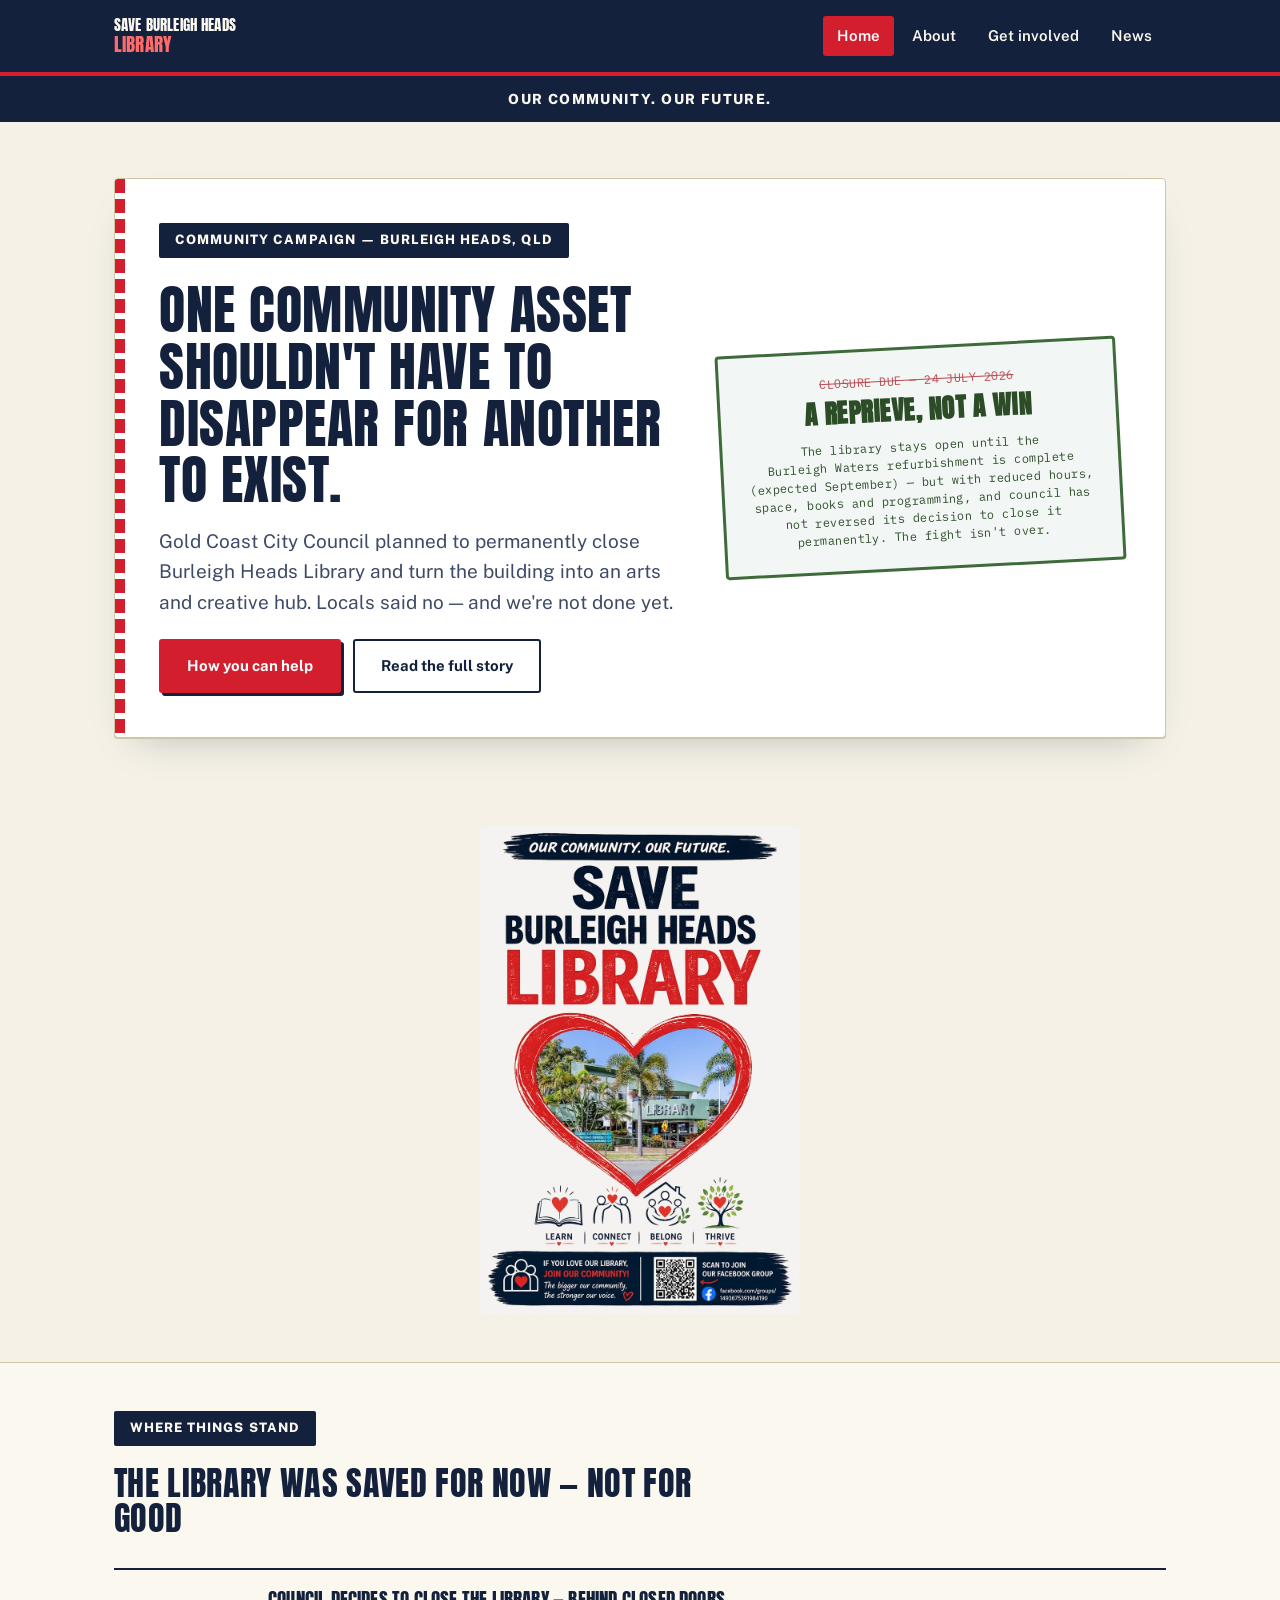
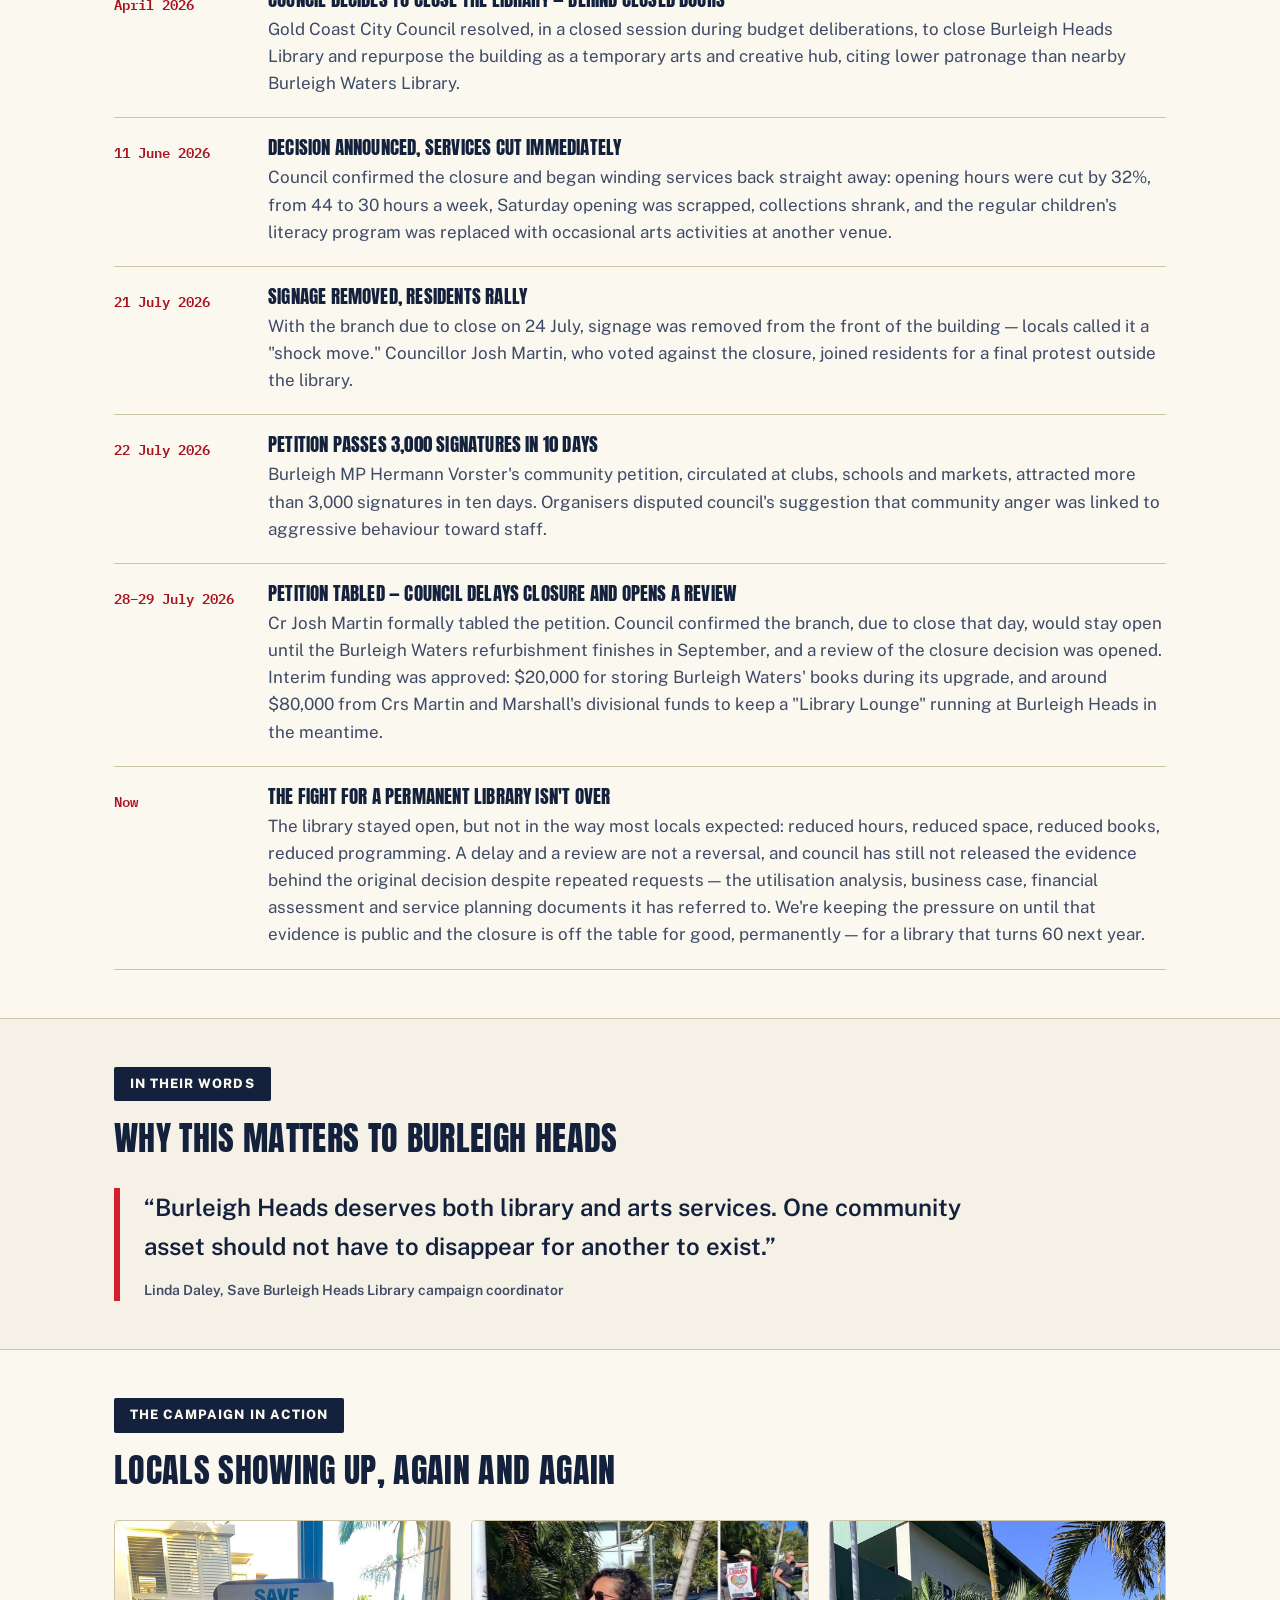
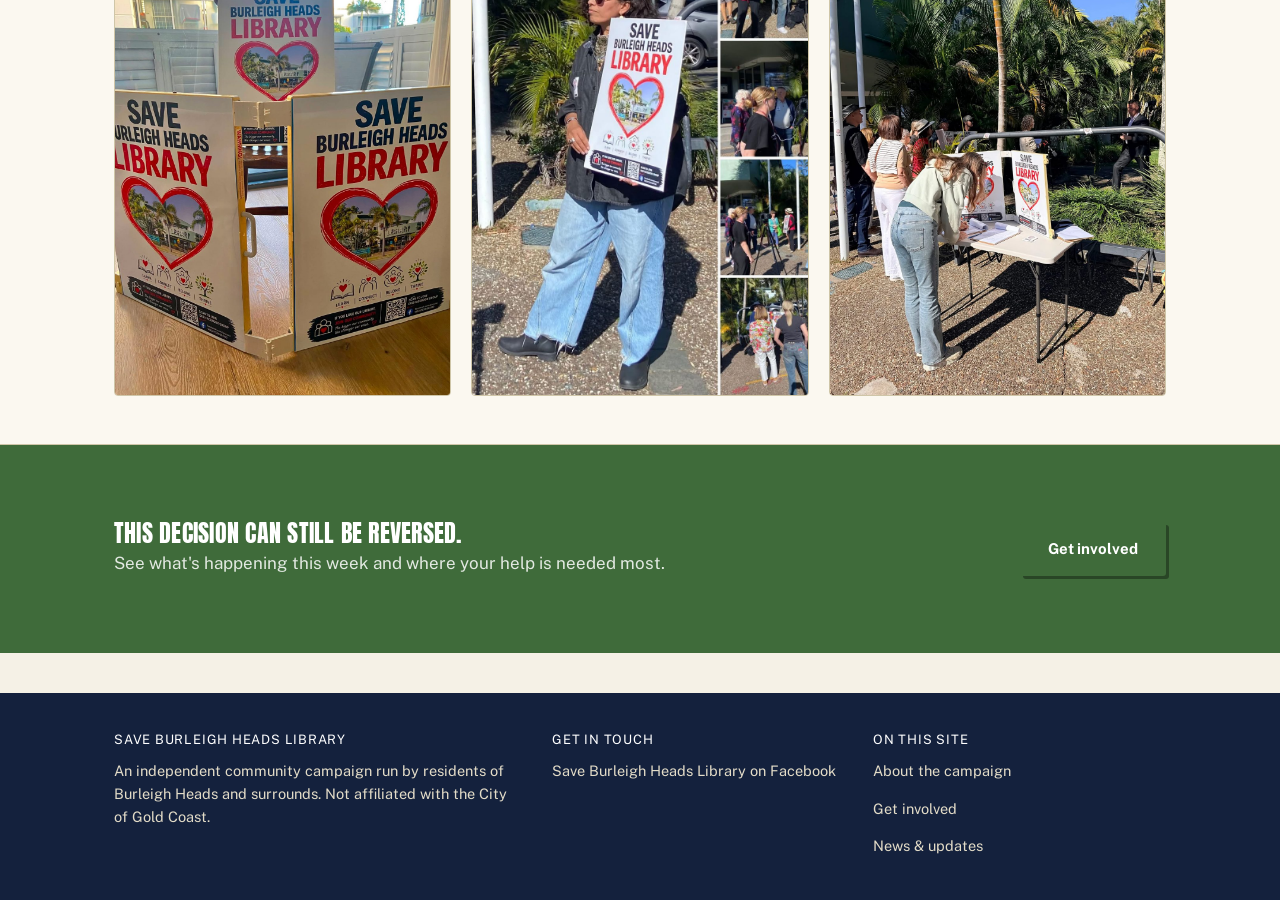
==== index.html @ 27c57aac "Add files via upload" ====
<!DOCTYPE html>
<html lang="en-AU">
<head>
<meta charset="UTF-8">
<meta name="viewport" content="width=device-width, initial-scale=1.0">
<title>Save Burleigh Heads Library</title>
<meta name="description" content="A community campaign to keep Burleigh Heads Library open, permanently and in full — not just until the next council decision.">
<link rel="stylesheet" href="style.css">
</head>
<body>

<header class="site-header">
  <div class="wrap">
    <a class="brand" href="index.html">
      <span class="brand-text">SAVE BURLEIGH HEADS<span class="lib">LIBRARY</span></span>
    </a>
    <button class="nav-toggle" aria-expanded="false">Menu ▾</button>
    <nav class="main-nav">
      <ul>
        <li><a href="index.html" class="current">Home</a></li>
        <li><a href="about.html">About</a></li>
        <li><a href="get-involved.html">Get involved</a></li>
        <li><a href="news.html">News</a></li>
      </ul>
    </nav>
  </div>
</header>

<main>

  <div class="ribbon">Our community. Our future.</div>

  <section class="hero">
    <div class="wrap">
      <div class="stamp-card">
        <div class="stamp-card-inner">
          <div>
            <p class="eyebrow">Community campaign — Burleigh Heads, QLD</p>
            <h1>One community asset shouldn't have to disappear for another to exist.</h1>
            <p class="lede">Gold Coast City Council planned to permanently close Burleigh Heads Library and turn the building into an arts and creative hub. Locals said no — and we're not done yet.</p>
            <div class="hero-ctas">
              <a class="btn btn-primary" href="get-involved.html">How you can help</a>
              <a class="btn btn-secondary" href="about.html">Read the full story</a>
            </div>
          </div>
          <div class="status-stamp">
            <div class="small struck">CLOSURE DUE — 24 JULY 2026</div>
            <div class="big">A reprieve, not a win</div>
            <div class="small">The library stays open until the Burleigh&nbsp;Waters refurbishment is complete (expected September) — but with reduced hours, space, books and programming, and council has not reversed its decision to close it permanently. The fight isn't over.</div>
          </div>
        </div>
      </div>
    </div>
  </section>

  <section>
    <div class="wrap">
      <figure class="photo" style="max-width: 320px; margin: 0 auto; border: none;">
        <img src="images/logo-full.jpg" alt="Save Burleigh Heads Library campaign poster" loading="lazy">
      </figure>
    </div>
  </section>

  <section class="alt">
    <div class="wrap">
      <div class="section-head">
        <p class="eyebrow">Where things stand</p>
        <h2>The library was saved for now — not for good</h2>
      </div>
      <div class="ledger">
        <div class="ledger-row">
          <div class="date">April 2026</div>
          <div>
            <h3>Council decides to close the library — behind closed doors</h3>
            <p>Gold Coast City Council resolved, in a closed session during budget deliberations, to close Burleigh Heads Library and repurpose the building as a temporary arts and creative hub, citing lower patronage than nearby Burleigh Waters Library.</p>
          </div>
        </div>
        <div class="ledger-row">
          <div class="date">11 June 2026</div>
          <div>
            <h3>Decision announced, services cut immediately</h3>
            <p>Council confirmed the closure and began winding services back straight away: opening hours were cut by 32%, from 44 to 30 hours a week, Saturday opening was scrapped, collections shrank, and the regular children's literacy program was replaced with occasional arts activities at another venue.</p>
          </div>
        </div>
        <div class="ledger-row">
          <div class="date">21 July 2026</div>
          <div>
            <h3>Signage removed, residents rally</h3>
            <p>With the branch due to close on 24 July, signage was removed from the front of the building — locals called it a "shock move." Councillor Josh Martin, who voted against the closure, joined residents for a final protest outside the library.</p>
          </div>
        </div>
        <div class="ledger-row">
          <div class="date">22 July 2026</div>
          <div>
            <h3>Petition passes 3,000 signatures in 10 days</h3>
            <p>Burleigh MP Hermann Vorster's community petition, circulated at clubs, schools and markets, attracted more than 3,000 signatures in ten days. Organisers disputed council's suggestion that community anger was linked to aggressive behaviour toward staff.</p>
          </div>
        </div>
        <div class="ledger-row">
          <div class="date">28–29 July 2026</div>
          <div>
            <h3>Petition tabled — council delays closure and opens a review</h3>
            <p>Cr Josh Martin formally tabled the petition. Council confirmed the branch, due to close that day, would stay open until the Burleigh Waters refurbishment finishes in September, and a review of the closure decision was opened. Interim funding was approved: $20,000 for storing Burleigh Waters' books during its upgrade, and around $80,000 from Crs Martin and Marshall's divisional funds to keep a "Library Lounge" running at Burleigh Heads in the meantime.</p>
          </div>
        </div>
        <div class="ledger-row">
          <div class="date">Now</div>
          <div>
            <h3>The fight for a permanent library isn't over</h3>
            <p>The library stayed open, but not in the way most locals expected: reduced hours, reduced space, reduced books, reduced programming. A delay and a review are not a reversal, and council has still not released the evidence behind the original decision despite repeated requests — the utilisation analysis, business case, financial assessment and service planning documents it has referred to. We're keeping the pressure on until that evidence is public and the closure is off the table for good, permanently — for a library that turns 60 next year.</p>
          </div>
        </div>
      </div>
    </div>
  </section>

  <section>
    <div class="wrap">
      <div class="section-head">
        <p class="eyebrow">In their words</p>
        <h2>Why this matters to Burleigh Heads</h2>
      </div>
      <blockquote class="quote">
        “Burleigh Heads deserves both library and arts services. One community asset should not have to disappear for another to exist.”
        <cite>Linda Daley, Save Burleigh Heads Library campaign coordinator</cite>
      </blockquote>
    </div>
  </section>

  <section class="alt">
    <div class="wrap">
      <div class="section-head">
        <p class="eyebrow">The campaign in action</p>
        <h2>Locals showing up, again and again</h2>
      </div>
      <div class="card-grid">
        <figure class="photo">
          <img src="images/aframe-signs.jpg" alt="Save Burleigh Heads Library A-frame signs outside the library" loading="lazy">
          <figcaption>Campaign signage outside Burleigh Heads Library</figcaption>
        </figure>
        <figure class="photo">
          <img src="images/canvasser-sign.jpg" alt="Campaign volunteer holding a Save Burleigh Heads Library sign" loading="lazy">
          <figcaption>A volunteer at a community rally</figcaption>
        </figure>
        <figure class="photo">
          <img src="images/petition-table.jpg" alt="Residents signing the petition at a table outside the library" loading="lazy">
          <figcaption>Signing the petition outside council chambers</figcaption>
        </figure>
      </div>
    </div>
  </section>

  <section class="callout-strip">
    <div class="wrap">
      <div>
        <h2>This decision can still be reversed.</h2>
        <p>See what's happening this week and where your help is needed most.</p>
      </div>
      <a class="btn btn-on-dark" href="get-involved.html">Get involved</a>
    </div>
  </section>

</main>

<footer>
  <div class="wrap">
    <div>
      <h4>Save Burleigh Heads Library</h4>
      <p>An independent community campaign run by residents of Burleigh Heads and surrounds. Not affiliated with the City of Gold Coast.</p>
    </div>
    <div>
      <h4>Get in touch</h4>
      <p><a href="https://www.facebook.com/share/g/1Whj6Vqjcn/">Save Burleigh Heads Library on Facebook</a></p>
    </div>
    <div>
      <h4>On this site</h4>
      <p><a href="about.html">About the campaign</a></p>
      <p><a href="get-involved.html">Get involved</a></p>
      <p><a href="news.html">News &amp; updates</a></p>
    </div>
  </div>
</footer>

<script src="script.js"></script>
</body>
</html>
---- style.css ----
/* ============================================================
   Save Burleigh Heads Library — shared styles
   ============================================================ */

@import url('https://fonts.googleapis.com/css2?family=Anton&family=Public+Sans:wght@400;500;600;700;800&family=IBM+Plex+Mono:wght@500;600&display=swap');

:root{
  --ink: #14213D;
  --ink-soft: #3E4A66;
  --paper: #F5F1E6;
  --paper-raised: #FBF8F0;
  --card: #FFFFFF;
  --coral: #D31E2E;
  --coral-dark: #A9121F;
  --teal: #3F6B3A;
  --teal-dark: #2C4C28;
  --sand: #E3DCC8;
  --sand-line: #CFC6A8;

  --display: 'Anton', 'Public Sans', sans-serif;
  --body: 'Public Sans', -apple-system, BlinkMacSystemFont, sans-serif;
  --mono: 'IBM Plex Mono', ui-monospace, monospace;

  --max: 1100px;
}

*{ box-sizing: border-box; }
html{ scroll-behavior: smooth; }

body{
  margin: 0;
  background: var(--paper);
  color: var(--ink);
  font-family: var(--body);
  font-size: 17px;
  line-height: 1.6;
  -webkit-font-smoothing: antialiased;
}

img{ max-width: 100%; display: block; }

a{ color: var(--coral-dark); }
a:focus-visible, button:focus-visible, .btn:focus-visible{
  outline: 3px solid var(--teal);
  outline-offset: 2px;
}

h1, h2, h3, h4{
  font-family: var(--display);
  font-weight: 400;
  text-transform: uppercase;
  letter-spacing: 0.01em;
  line-height: 1.05;
  margin: 0 0 0.5em;
  color: var(--ink);
}

p{ margin: 0 0 1em; }

.wrap{
  max-width: var(--max);
  margin: 0 auto;
  padding: 0 24px;
}

.eyebrow{
  display: inline-block;
  font-family: var(--body);
  font-size: 13px;
  font-weight: 800;
  letter-spacing: 0.08em;
  text-transform: uppercase;
  color: var(--paper-raised);
  background: var(--ink);
  padding: 7px 16px;
  border-radius: 2px;
}

/* ---------------- Header / nav ---------------- */

.site-header{
  background: var(--ink);
  color: var(--paper-raised);
  border-bottom: 4px solid var(--coral);
}

.site-header .wrap{
  display: flex;
  align-items: center;
  justify-content: space-between;
  padding-top: 16px;
  padding-bottom: 16px;
  gap: 16px;
}

.brand{
  display: flex;
  align-items: center;
  gap: 12px;
  text-decoration: none;
  color: inherit;
}

.brand-mark{
  width: 34px;
  height: 34px;
  flex-shrink: 0;
}

.brand-text{
  font-family: var(--display);
  font-weight: 400;
  text-transform: uppercase;
  font-size: 15px;
  line-height: 1.15;
  letter-spacing: 0.01em;
  color: var(--paper-raised);
}

.brand-text .lib{
  display: block;
  color: #FF6B6B;
  font-size: 19px;
}

nav.main-nav ul{
  list-style: none;
  display: flex;
  gap: 4px;
  margin: 0;
  padding: 0;
}

nav.main-nav a{
  display: inline-block;
  color: var(--paper-raised);
  text-decoration: none;
  font-weight: 600;
  font-size: 15px;
  padding: 8px 14px;
  border-radius: 3px;
  transition: background 0.15s ease;
}

nav.main-nav a:hover{ background: rgba(255,255,255,0.1); }
nav.main-nav a.current{ background: var(--coral); color: #fff; }

.nav-toggle{
  display: none;
  background: none;
  border: 2px solid var(--sand);
  color: var(--paper-raised);
  font-family: var(--mono);
  font-size: 13px;
  padding: 8px 12px;
  border-radius: 3px;
  cursor: pointer;
}

@media (max-width: 720px){
  .nav-toggle{ display: block; }
  nav.main-nav{
    display: none;
    width: 100%;
  }
  nav.main-nav.open{ display: block; }
  .site-header .wrap{ flex-wrap: wrap; }
  nav.main-nav ul{ flex-direction: column; padding: 12px 0 4px; }
  nav.main-nav a{ padding: 10px 8px; }
}

/* ---------------- Buttons ---------------- */

.btn{
  display: inline-block;
  font-family: var(--body);
  font-weight: 700;
  font-size: 15px;
  text-decoration: none;
  padding: 13px 26px;
  border-radius: 3px;
  border: 2px solid transparent;
  cursor: pointer;
  transition: transform 0.12s ease, box-shadow 0.12s ease;
}

.btn:hover{ transform: translateY(-1px); }

.btn-primary{
  background: var(--coral);
  color: #fff;
  box-shadow: 3px 3px 0 var(--ink);
}
.btn-primary:hover{ background: var(--coral-dark); }

.btn-secondary{
  background: transparent;
  color: var(--ink);
  border-color: var(--ink);
}
.btn-secondary:hover{ background: var(--ink); color: var(--paper); }

.btn-on-dark{
  background: var(--teal);
  color: #fff;
  box-shadow: 3px 3px 0 rgba(0,0,0,0.35);
}
.btn-on-dark:hover{ background: #3a8172; }

/* ---------------- Hero / stamp card ---------------- */

.hero{
  padding: 56px 0 40px;
}

.stamp-card{
  background: var(--card);
  border: 1px solid var(--sand-line);
  border-radius: 4px;
  box-shadow: 0 1px 0 var(--sand-line), 0 18px 40px -24px rgba(28,43,57,0.35);
  padding: 44px;
  position: relative;
  overflow: hidden;
}

.stamp-card::before{
  content: "";
  position: absolute;
  left: 0; top: 0; bottom: 0;
  width: 10px;
  background: repeating-linear-gradient(
    180deg, var(--coral) 0 14px, transparent 14px 20px
  );
}

.stamp-card-inner{
  display: grid;
  grid-template-columns: 1.3fr 1fr;
  gap: 40px;
  align-items: center;
}

@media (max-width: 800px){
  .stamp-card-inner{ grid-template-columns: 1fr; }
  .stamp-card{ padding: 30px 24px; }
}

.hero h1{
  font-size: clamp(34px, 5vw, 54px);
  margin: 10px 0 18px;
}

.hero .lede{
  font-size: 19px;
  color: var(--ink-soft);
  max-width: 46ch;
}

.hero-ctas{
  display: flex;
  gap: 12px;
  flex-wrap: wrap;
  margin-top: 22px;
}

.status-stamp{
  border: 3px solid var(--teal);
  color: var(--teal-dark);
  border-radius: 4px;
  padding: 22px;
  transform: rotate(-3deg);
  font-family: var(--mono);
  text-align: center;
  background: rgba(46,107,94,0.06);
}

.status-stamp .big{
  font-family: var(--display);
  font-weight: 700;
  font-size: 26px;
  color: var(--teal-dark);
  text-transform: uppercase;
  letter-spacing: 0.02em;
  margin-bottom: 6px;
}

.status-stamp .small{
  font-size: 12px;
  letter-spacing: 0.04em;
  line-height: 1.5;
}

.status-stamp .struck{
  text-decoration: line-through;
  color: var(--coral-dark);
  opacity: 0.75;
}

/* ---------------- Sections ---------------- */

section{ padding: 48px 0; }

section.alt{
  background: var(--paper-raised);
  border-top: 1px solid var(--sand-line);
  border-bottom: 1px solid var(--sand-line);
}

.section-head{
  max-width: 62ch;
  margin-bottom: 32px;
}

.section-head h2{ font-size: clamp(26px, 3.4vw, 34px); margin-top: 6px; }

/* ---------------- Timeline (catalogue ledger) ---------------- */

.ledger{
  border-top: 2px solid var(--ink);
}

.ledger-row{
  display: grid;
  grid-template-columns: 130px 1fr;
  gap: 24px;
  padding: 20px 0;
  border-bottom: 1px solid var(--sand-line);
}

.ledger-row .date{
  font-family: var(--mono);
  font-weight: 600;
  font-size: 13.5px;
  color: var(--coral-dark);
  padding-top: 3px;
}

.ledger-row h3{
  font-size: 19px;
  margin-bottom: 6px;
}

.ledger-row p{ margin-bottom: 0; color: var(--ink-soft); }

@media (max-width: 600px){
  .ledger-row{ grid-template-columns: 1fr; gap: 4px; }
}

/* ---------------- Cards grid ---------------- */

.card-grid{
  display: grid;
  grid-template-columns: repeat(auto-fit, minmax(240px, 1fr));
  gap: 20px;
}

.card{
  background: var(--card);
  border: 1px solid var(--sand-line);
  border-radius: 4px;
  padding: 26px;
}

.card .tab{
  display: inline-block;
  font-family: var(--mono);
  font-size: 11px;
  letter-spacing: 0.06em;
  text-transform: uppercase;
  background: var(--sand);
  color: var(--ink);
  padding: 3px 9px;
  border-radius: 2px;
  margin-bottom: 12px;
}

.card h3{ font-size: 19px; }
.card p{ color: var(--ink-soft); font-size: 15.5px; }

/* ---------------- Action cards (Get Involved) ---------------- */

.action-card{
  background: var(--card);
  border: 1px solid var(--sand-line);
  border-left: 6px solid var(--teal);
  border-radius: 4px;
  padding: 28px;
  margin-bottom: 20px;
}

.action-card h3{ font-size: 21px; margin-bottom: 8px; }
.action-card p{ color: var(--ink-soft); }
.action-card .num{
  font-family: var(--mono);
  color: var(--teal-dark);
  font-weight: 600;
  font-size: 13px;
  margin-bottom: 8px;
  display: block;
}

/* ---------------- Photo placeholders ---------------- */

.photo-slot{
  background: repeating-linear-gradient(
    45deg, var(--sand) 0 10px, var(--paper-raised) 10px 20px
  );
  border: 1px dashed var(--sand-line);
  border-radius: 4px;
  display: flex;
  align-items: center;
  justify-content: center;
  color: var(--ink-soft);
  font-family: var(--mono);
  font-size: 12.5px;
  text-align: center;
  padding: 20px;
  min-height: 200px;
}

.photo{
  border-radius: 4px;
  border: 1px solid var(--sand-line);
  overflow: hidden;
}
.photo img{
  width: 100%;
  height: 100%;
  object-fit: cover;
  display: block;
}
figure.photo{ margin: 0; }
figure.photo figcaption{
  font-family: var(--mono);
  font-size: 12px;
  color: var(--ink-soft);
  padding: 8px 2px 0;
}

/* ---------------- Quote ---------------- */

.quote{
  font-family: var(--body);
  font-weight: 600;
  font-style: normal;
  font-size: clamp(19px, 2.4vw, 24px);
  color: var(--ink);
  max-width: 60ch;
  border-left: 6px solid var(--coral);
  padding-left: 24px;
  margin: 0;
}
.quote cite{
  display: block;
  font-family: var(--body);
  font-style: normal;
  font-weight: 600;
  font-size: 14px;
  color: var(--ink-soft);
  margin-top: 14px;
}

/* ---------------- News list ---------------- */

.news-item{
  border-bottom: 1px solid var(--sand-line);
  padding: 26px 0;
}
.news-item:first-child{ padding-top: 0; }
.news-item .date{
  font-family: var(--mono);
  font-size: 12.5px;
  color: var(--coral-dark);
  font-weight: 600;
  letter-spacing: 0.04em;
}
.news-item h3{ font-size: 21px; margin: 6px 0 8px; }
.news-item p{ color: var(--ink-soft); }
.news-item a{ font-weight: 600; text-decoration: none; }
.news-item a:hover{ text-decoration: underline; }

/* ---------------- Footer ---------------- */

footer{
  background: var(--ink);
  color: var(--sand);
  padding: 40px 0 28px;
  margin-top: 40px;
}

footer .wrap{
  display: grid;
  grid-template-columns: 1.4fr 1fr 1fr;
  gap: 28px;
}

@media (max-width: 700px){
  footer .wrap{ grid-template-columns: 1fr; }
}

footer h4{
  color: #fff;
  font-family: var(--body);
  font-size: 13px;
  letter-spacing: 0.06em;
  text-transform: uppercase;
  margin-bottom: 12px;
}

footer p, footer a{
  color: var(--sand);
  font-size: 14.5px;
}
footer a{ text-decoration: none; }
footer a:hover{ text-decoration: underline; }

footer .fine{
  margin-top: 28px;
  padding-top: 20px;
  border-top: 1px solid rgba(255,255,255,0.12);
  font-size: 12.5px;
  color: #A8A08A;
}

.callout-strip{
  background: var(--teal);
  color: #fff;
}
.callout-strip .wrap{
  display: flex;
  align-items: center;
  justify-content: space-between;
  flex-wrap: wrap;
  gap: 16px;
  padding: 28px 24px;
}
.callout-strip h2{ color: #fff; font-size: 24px; margin: 0; }
.callout-strip p{ margin: 4px 0 0; color: rgba(255,255,255,0.85); }

/* ---------------- Heart photo device (poster motif) ---------------- */

.heart-photo{
  width: 100%;
  max-width: 320px;
  margin: 0 auto;
  aspect-ratio: 1 / 1.05;
  clip-path: path('M160,318 C160,318 20,235 20,132 C20,72 62,32 112,32 C138,32 156,46 160,66 C164,46 182,32 208,32 C258,32 300,72 300,132 C300,235 160,318 160,318 Z');
  position: relative;
  background: var(--coral);
}
.heart-photo img{
  position: absolute;
  inset: 6px;
  width: calc(100% - 12px);
  height: calc(100% - 12px);
  object-fit: cover;
  clip-path: path('M160,318 C160,318 20,235 20,132 C20,72 62,32 112,32 C138,32 156,46 160,66 C164,46 182,32 208,32 C258,32 300,72 300,132 C300,235 160,318 160,318 Z');
}

/* ---------------- Value strip: Learn / Connect / Belong / Thrive ---------------- */

.value-strip{
  display: grid;
  grid-template-columns: repeat(4, 1fr);
  gap: 18px;
  text-align: center;
}

@media (max-width: 640px){
  .value-strip{ grid-template-columns: repeat(2, 1fr); gap: 24px 16px; }
}

.value-strip .value{
  display: flex;
  flex-direction: column;
  align-items: center;
  gap: 10px;
}

.value-strip svg{ width: 40px; height: 40px; }

.value-strip .label{
  font-family: var(--body);
  font-weight: 700;
  font-size: 13px;
  letter-spacing: 0.06em;
  text-transform: uppercase;
  color: var(--ink);
}

/* ---------------- Ribbon banner (poster-style dark strip) ---------------- */

.ribbon{
  background: var(--ink);
  color: var(--paper-raised);
  text-align: center;
  font-family: var(--body);
  font-weight: 800;
  font-size: 14px;
  letter-spacing: 0.1em;
  text-transform: uppercase;
  padding: 12px;
}

@media (prefers-reduced-motion: reduce){
  html{ scroll-behavior: auto; }
  .btn:hover{ transform: none; }
}
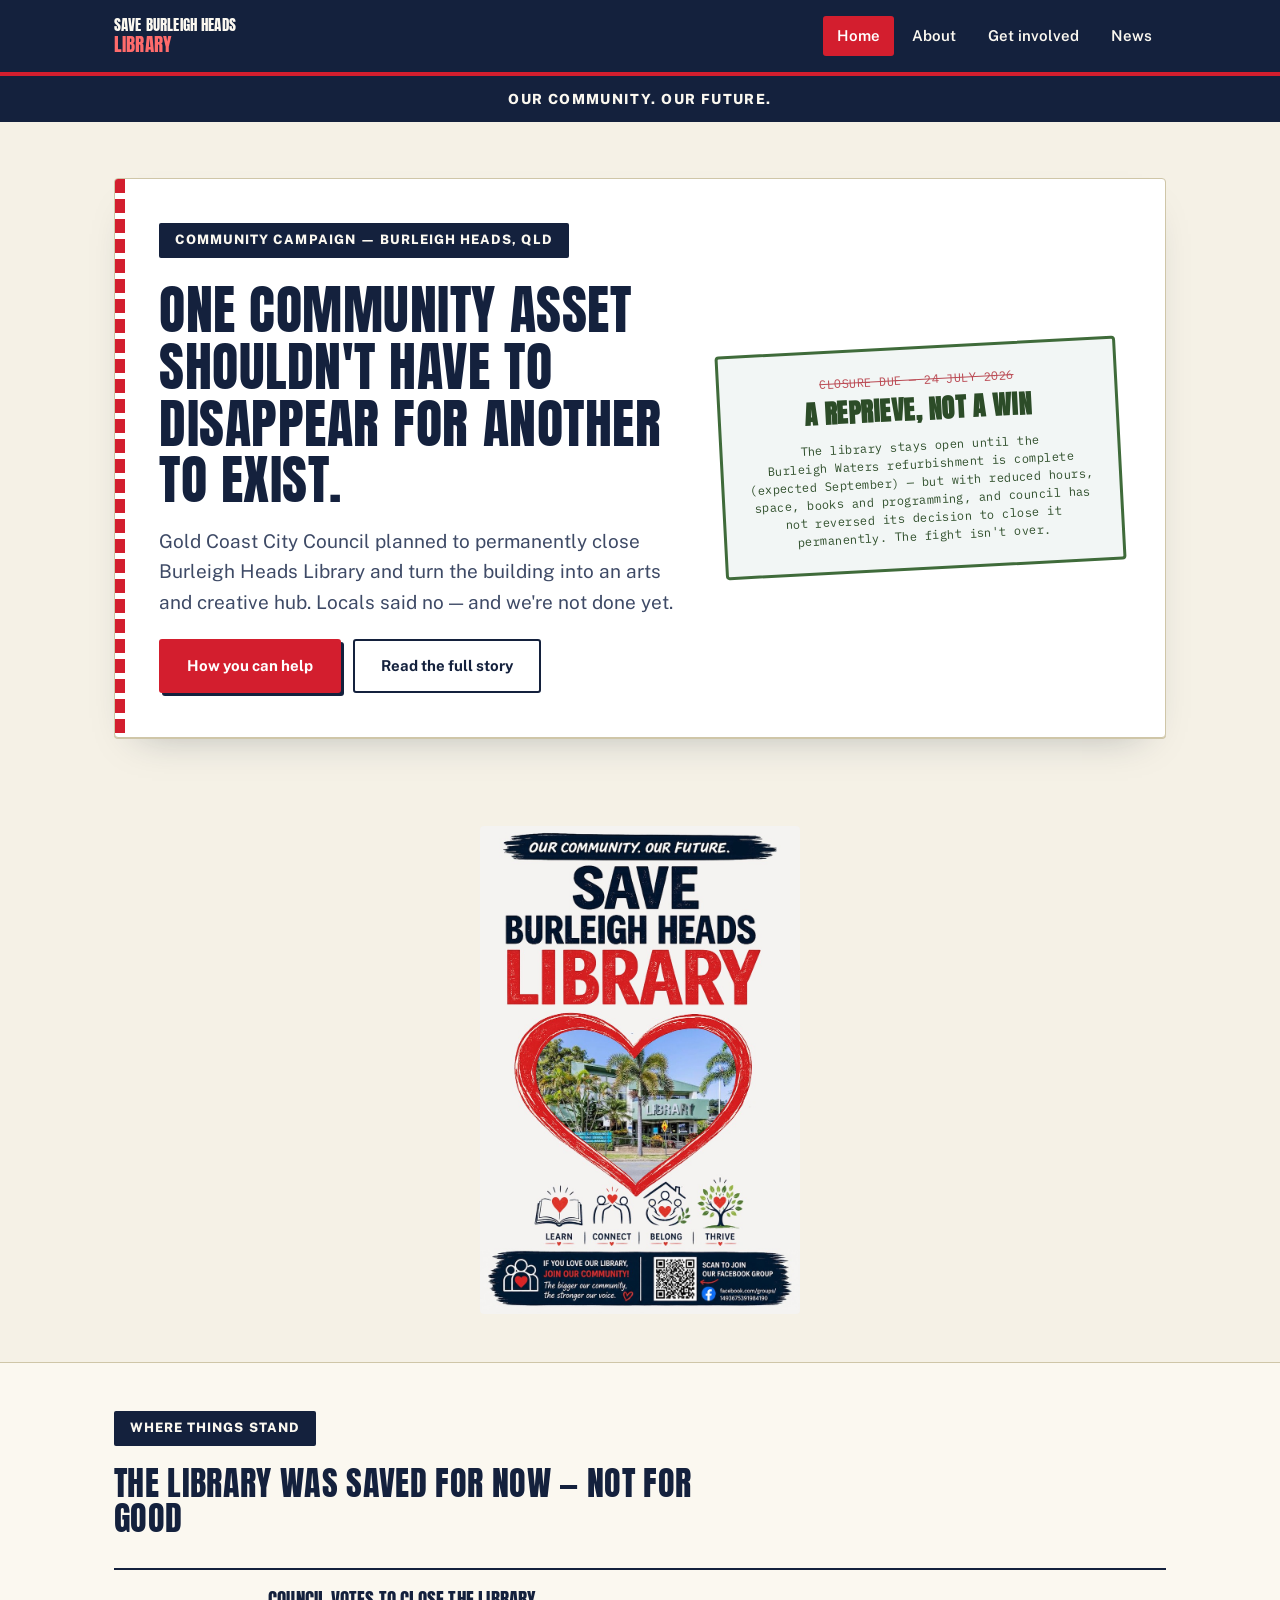
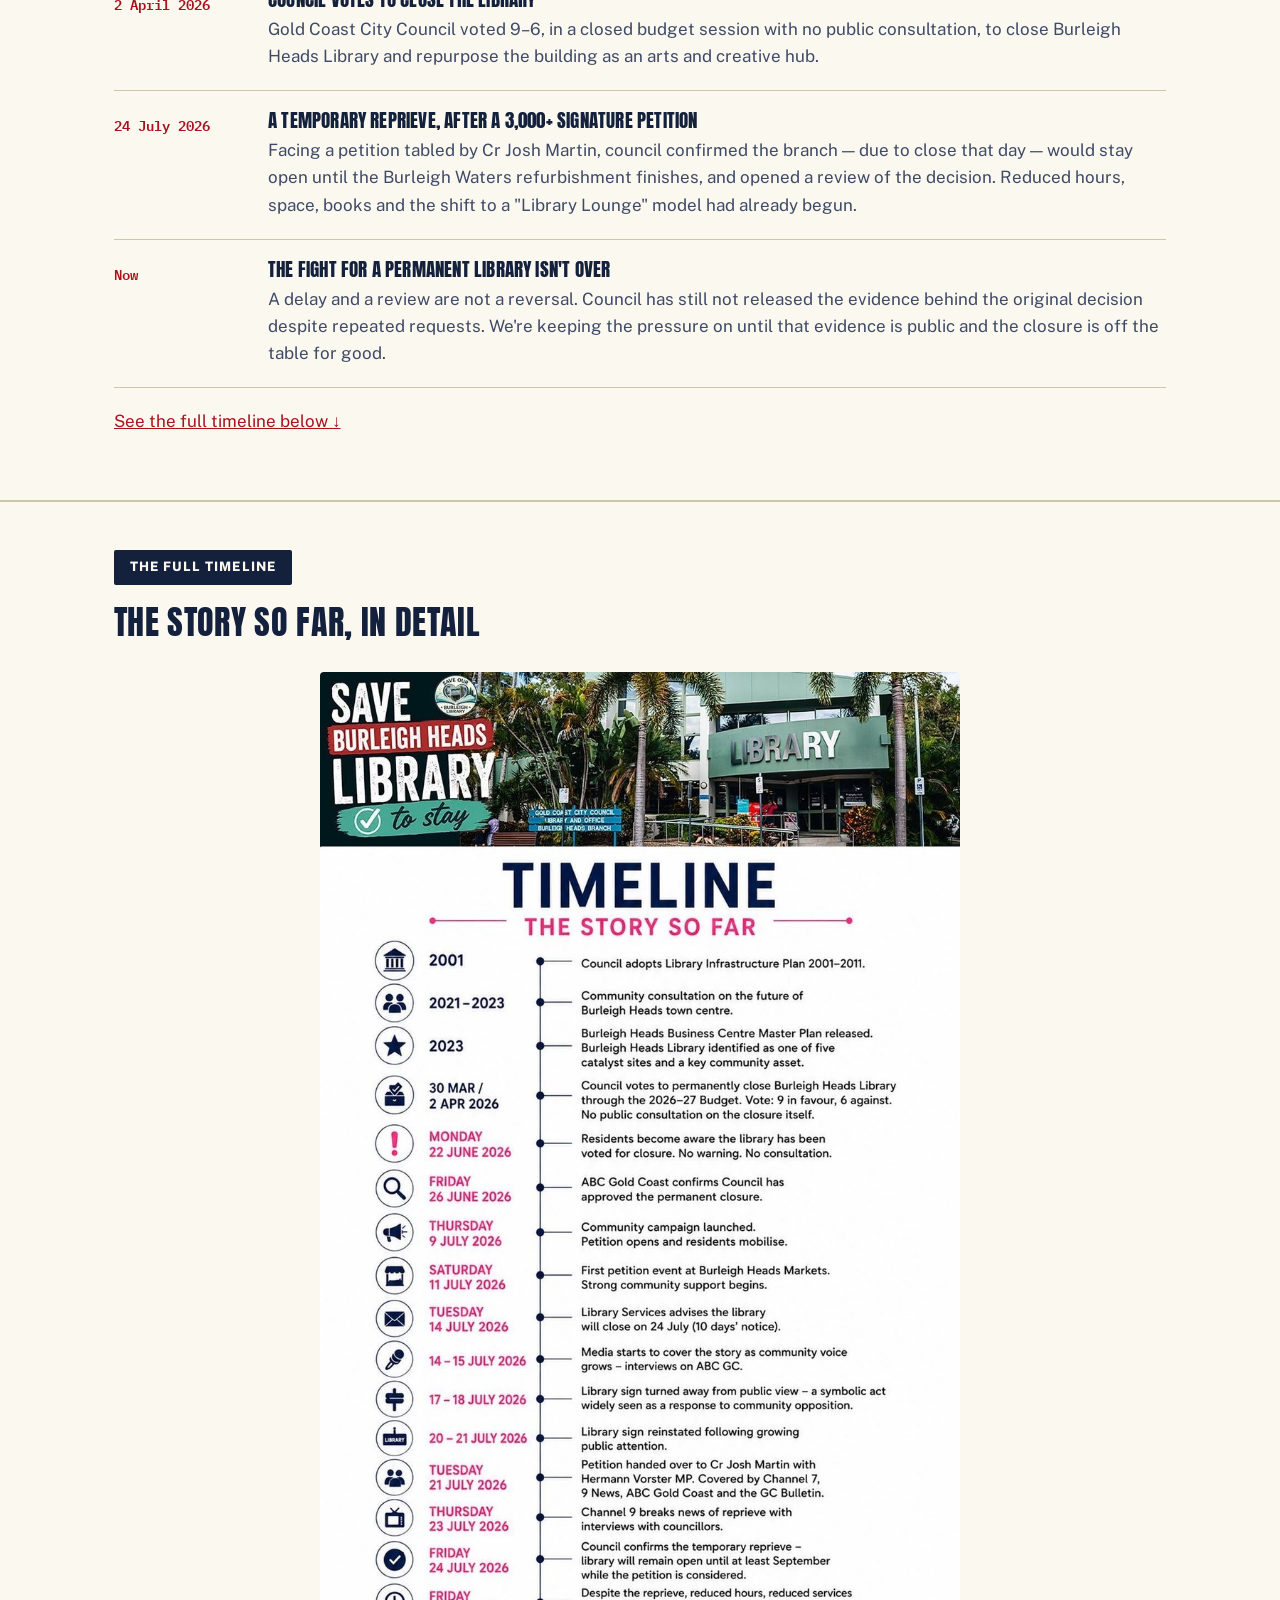
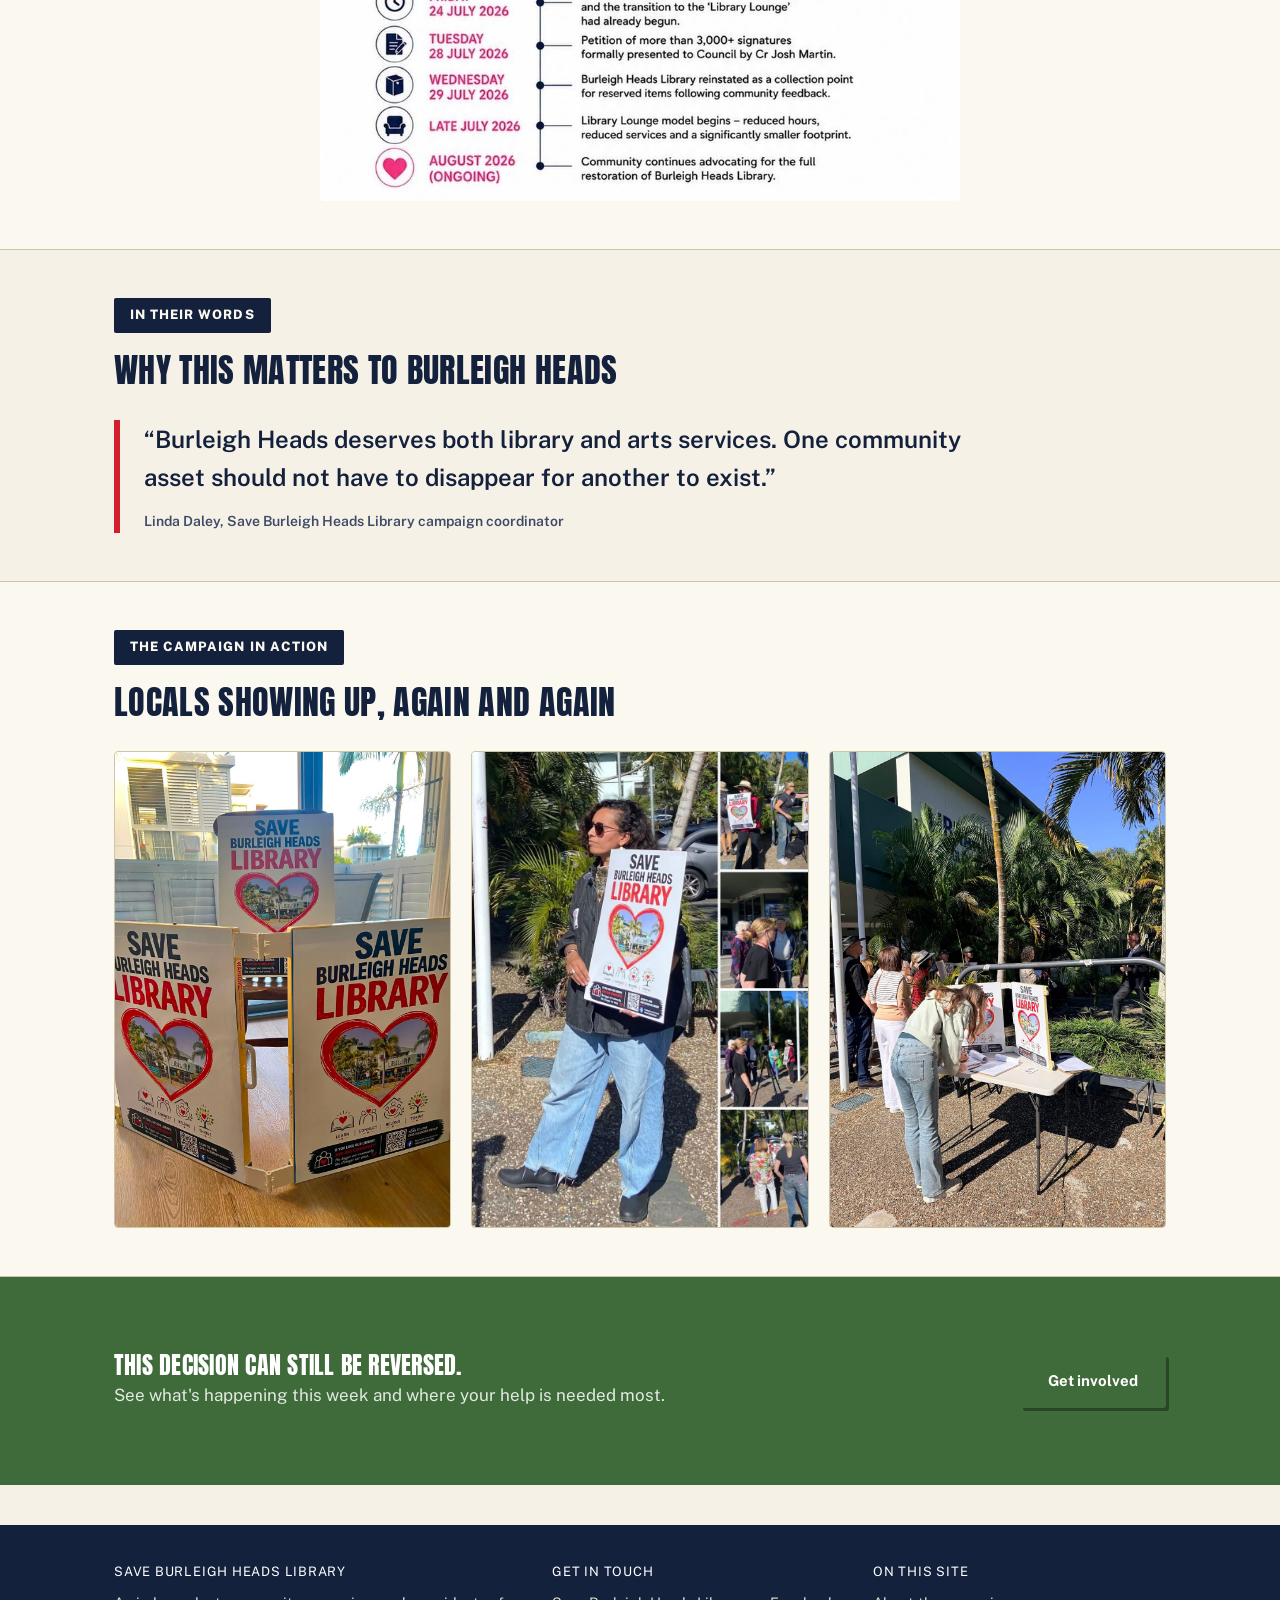
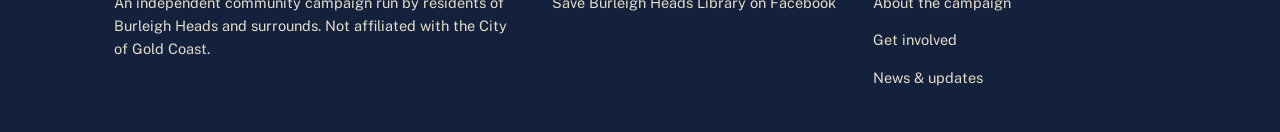
==== commit fa6b4caa: "Add files via upload" ====
--- a/index.html
+++ b/index.html
@@ -69,48 +69,40 @@
       </div>
       <div class="ledger">
         <div class="ledger-row">
-          <div class="date">April 2026</div>
+          <div class="date">2 April 2026</div>
           <div>
-            <h3>Council decides to close the library — behind closed doors</h3>
-            <p>Gold Coast City Council resolved, in a closed session during budget deliberations, to close Burleigh Heads Library and repurpose the building as a temporary arts and creative hub, citing lower patronage than nearby Burleigh Waters Library.</p>
+            <h3>Council votes to close the library</h3>
+            <p>Gold Coast City Council voted 9–6, in a closed budget session with no public consultation, to close Burleigh Heads Library and repurpose the building as an arts and creative hub.</p>
           </div>
         </div>
         <div class="ledger-row">
-          <div class="date">11 June 2026</div>
+          <div class="date">24 July 2026</div>
           <div>
-            <h3>Decision announced, services cut immediately</h3>
-            <p>Council confirmed the closure and began winding services back straight away: opening hours were cut by 32%, from 44 to 30 hours a week, Saturday opening was scrapped, collections shrank, and the regular children's literacy program was replaced with occasional arts activities at another venue.</p>
-          </div>
-        </div>
-        <div class="ledger-row">
-          <div class="date">21 July 2026</div>
-          <div>
-            <h3>Signage removed, residents rally</h3>
-            <p>With the branch due to close on 24 July, signage was removed from the front of the building — locals called it a "shock move." Councillor Josh Martin, who voted against the closure, joined residents for a final protest outside the library.</p>
-          </div>
-        </div>
-        <div class="ledger-row">
-          <div class="date">22 July 2026</div>
-          <div>
-            <h3>Petition passes 3,000 signatures in 10 days</h3>
-            <p>Burleigh MP Hermann Vorster's community petition, circulated at clubs, schools and markets, attracted more than 3,000 signatures in ten days. Organisers disputed council's suggestion that community anger was linked to aggressive behaviour toward staff.</p>
-          </div>
-        </div>
-        <div class="ledger-row">
-          <div class="date">28–29 July 2026</div>
-          <div>
-            <h3>Petition tabled — council delays closure and opens a review</h3>
-            <p>Cr Josh Martin formally tabled the petition. Council confirmed the branch, due to close that day, would stay open until the Burleigh Waters refurbishment finishes in September, and a review of the closure decision was opened. Interim funding was approved: $20,000 for storing Burleigh Waters' books during its upgrade, and around $80,000 from Crs Martin and Marshall's divisional funds to keep a "Library Lounge" running at Burleigh Heads in the meantime.</p>
+            <h3>A temporary reprieve, after a 3,000+ signature petition</h3>
+            <p>Facing a petition tabled by Cr Josh Martin, council confirmed the branch — due to close that day — would stay open until the Burleigh Waters refurbishment finishes, and opened a review of the decision. Reduced hours, space, books and the shift to a "Library Lounge" model had already begun.</p>
           </div>
         </div>
         <div class="ledger-row">
           <div class="date">Now</div>
           <div>
             <h3>The fight for a permanent library isn't over</h3>
-            <p>The library stayed open, but not in the way most locals expected: reduced hours, reduced space, reduced books, reduced programming. A delay and a review are not a reversal, and council has still not released the evidence behind the original decision despite repeated requests — the utilisation analysis, business case, financial assessment and service planning documents it has referred to. We're keeping the pressure on until that evidence is public and the closure is off the table for good, permanently — for a library that turns 60 next year.</p>
+            <p>A delay and a review are not a reversal. Council has still not released the evidence behind the original decision despite repeated requests. We're keeping the pressure on until that evidence is public and the closure is off the table for good.</p>
           </div>
         </div>
       </div>
+      <p style="margin-top: 20px;"><a href="#full-timeline">See the full timeline below ↓</a></p>
+    </div>
+  </section>
+
+  <section class="alt" id="full-timeline">
+    <div class="wrap">
+      <div class="section-head">
+        <p class="eyebrow">The full timeline</p>
+        <h2>The story so far, in detail</h2>
+      </div>
+      <figure class="photo" style="max-width: 640px; margin: 0 auto; border: none;">
+        <img src="images/timeline.jpg" alt="Save Burleigh Heads Library timeline, from the 2001 Library Infrastructure Plan through to the 2026 closure decision and community campaign" loading="lazy">
+      </figure>
     </div>
   </section>
 
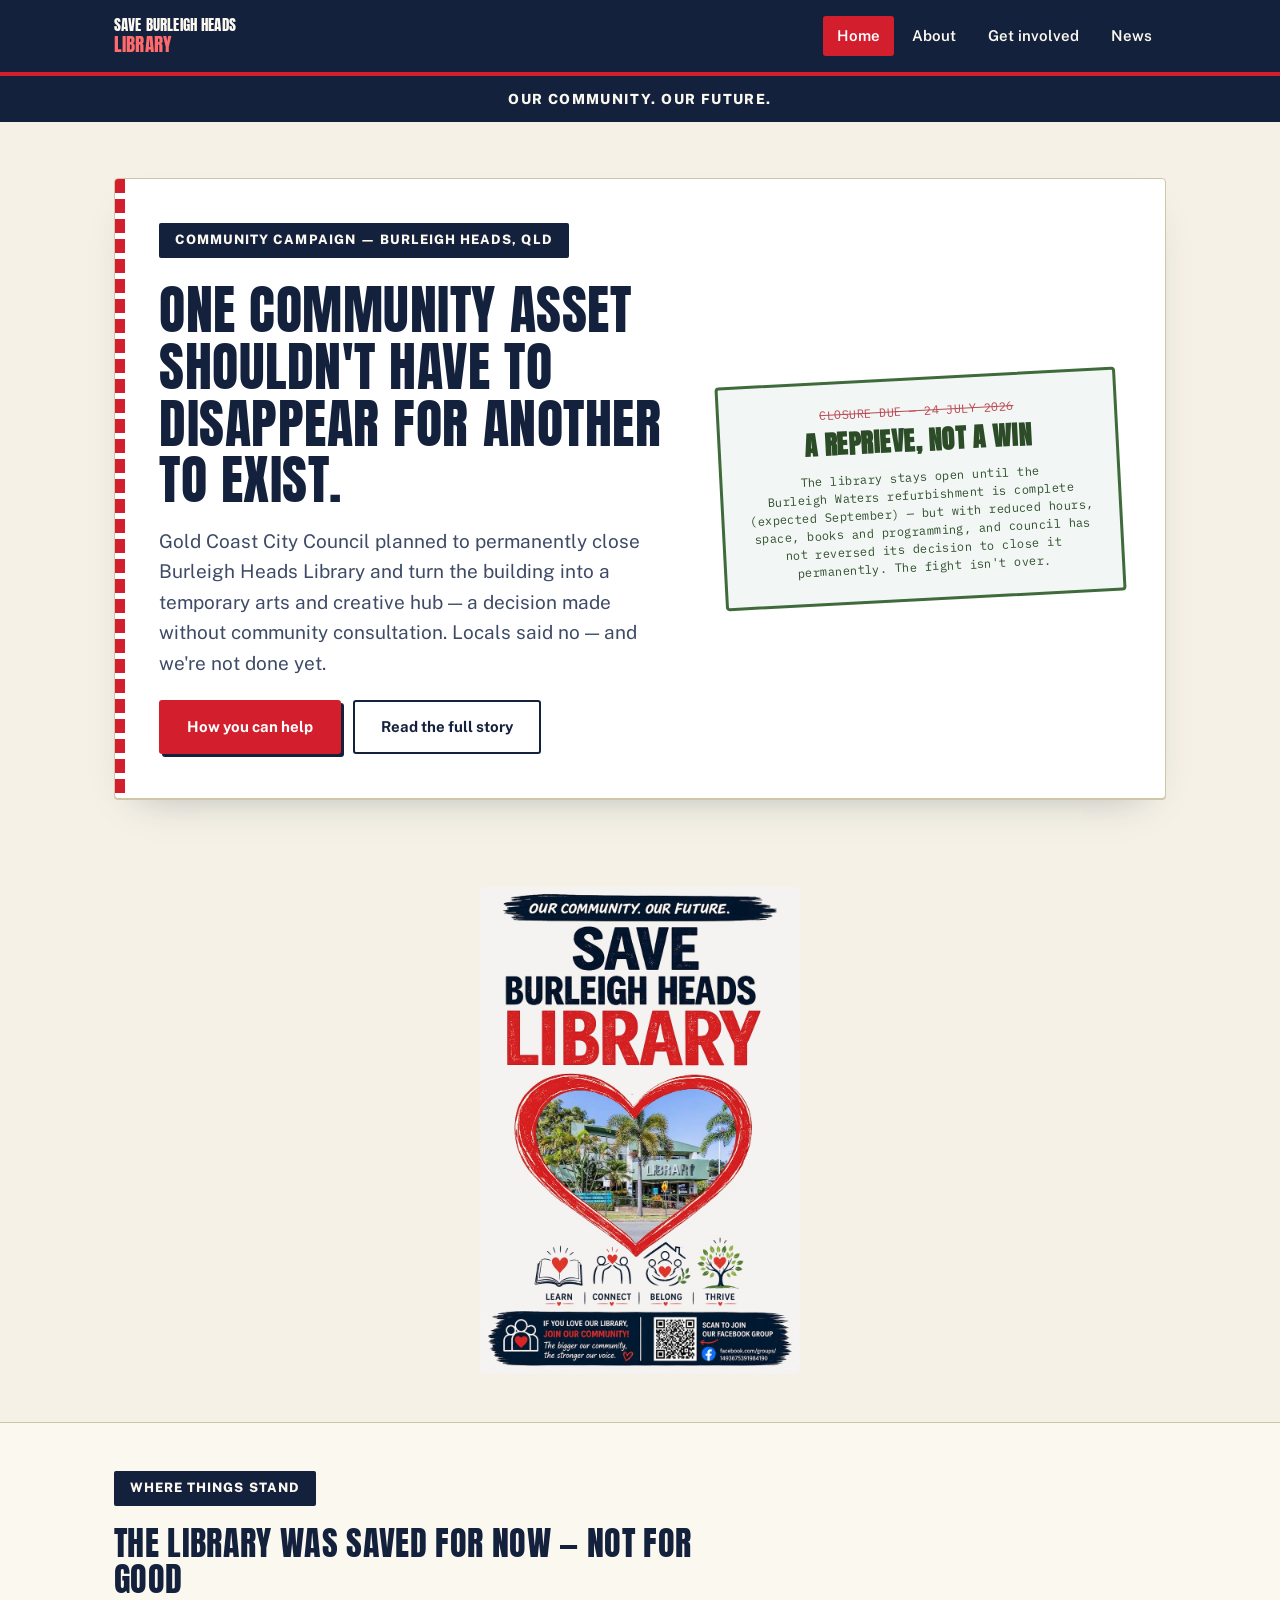
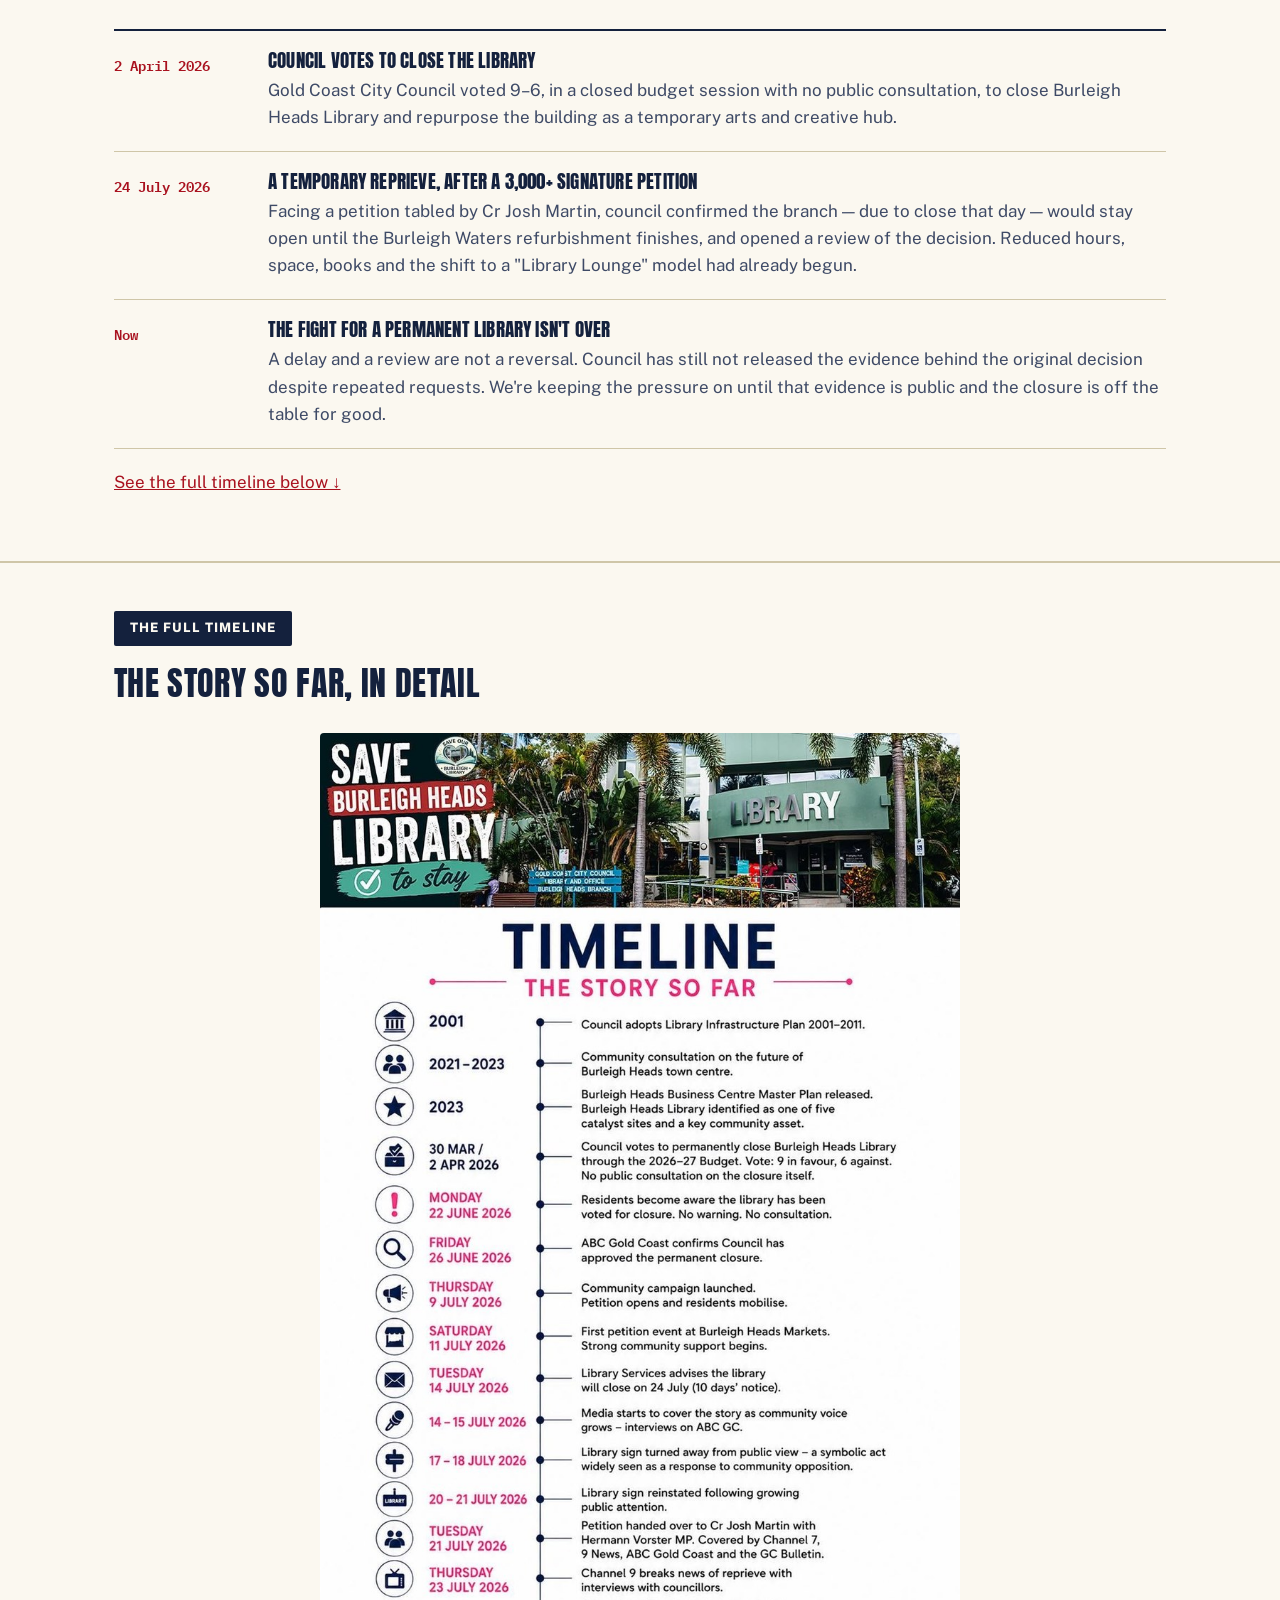
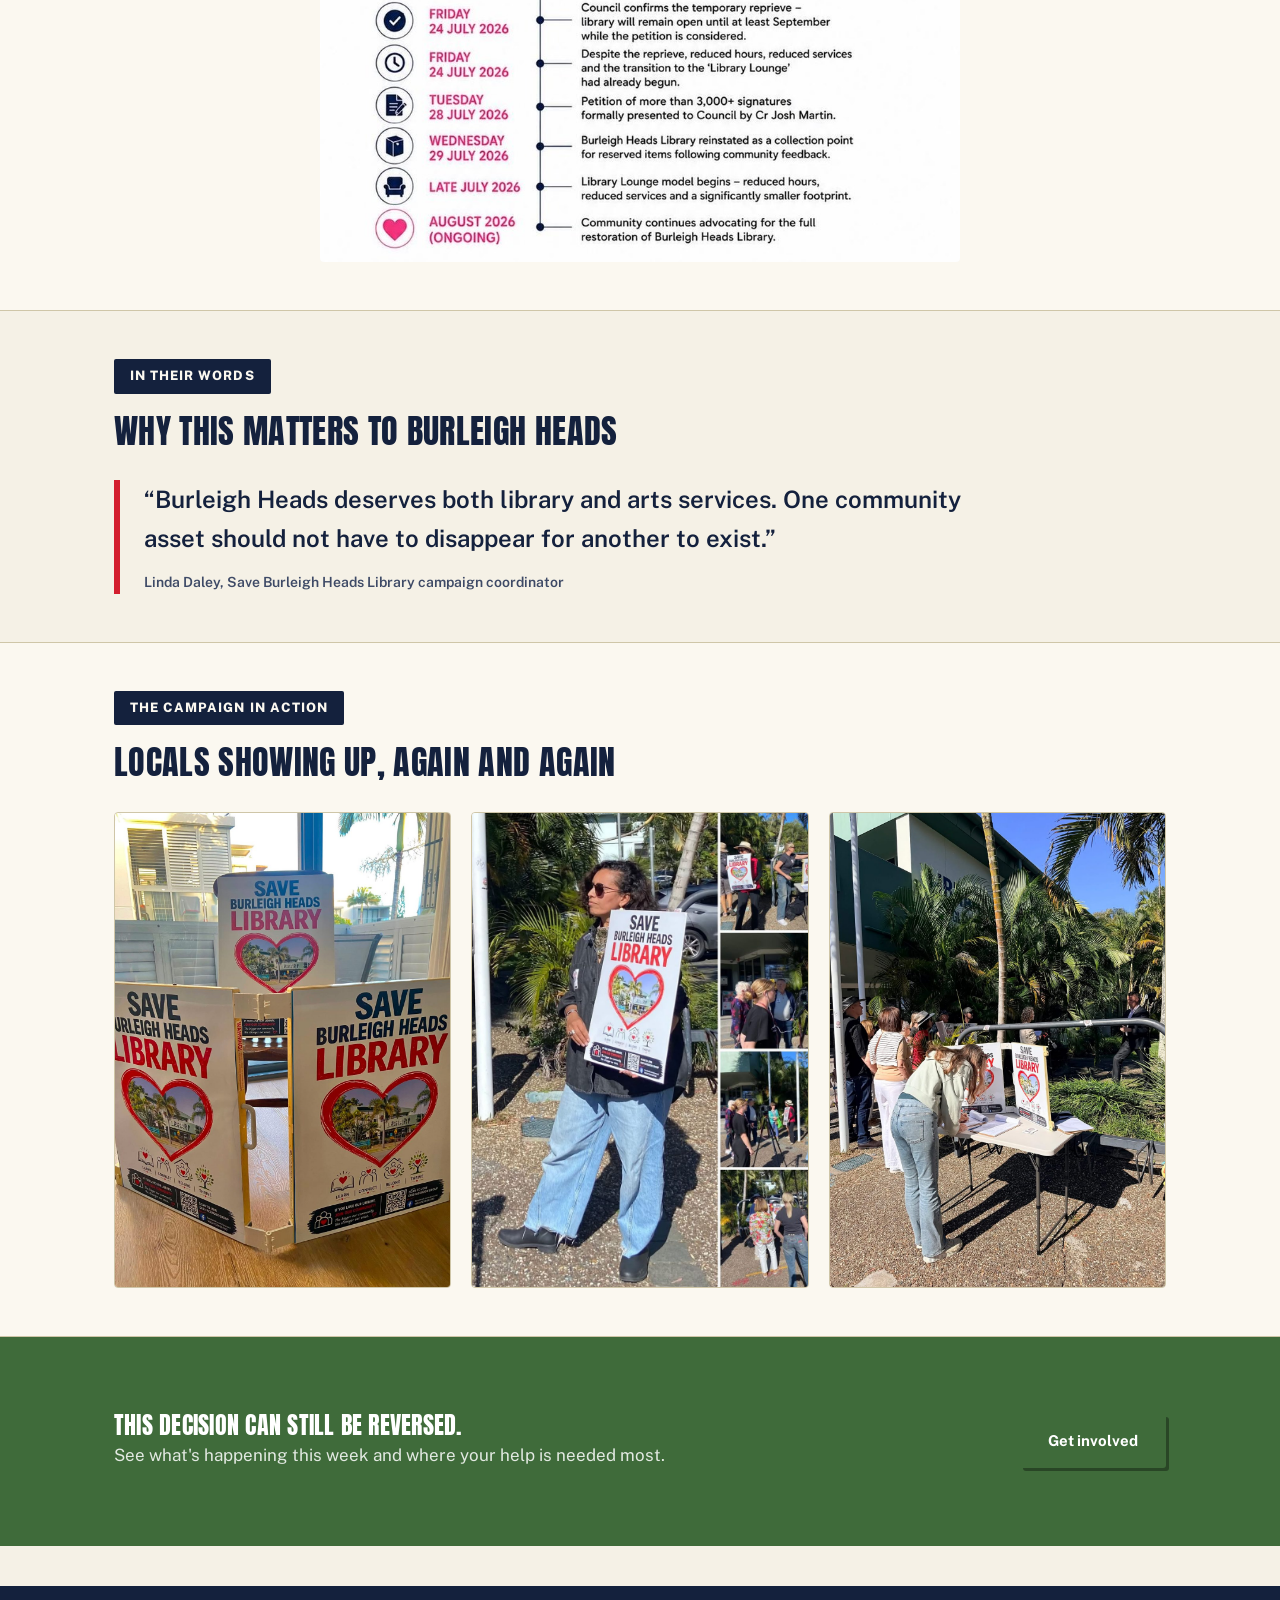
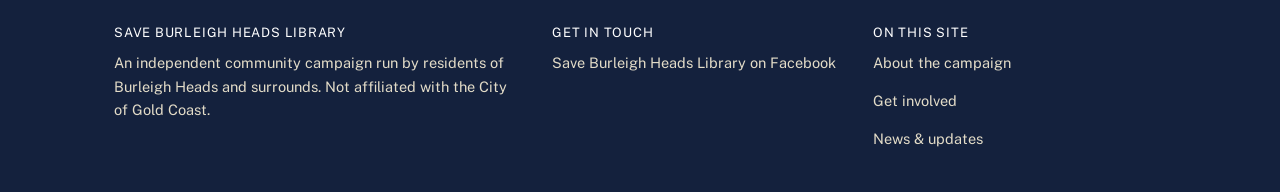
==== commit 65219e10: "Add files via upload" ====
--- a/index.html
+++ b/index.html
@@ -37,7 +37,7 @@
           <div>
             <p class="eyebrow">Community campaign — Burleigh Heads, QLD</p>
             <h1>One community asset shouldn't have to disappear for another to exist.</h1>
-            <p class="lede">Gold Coast City Council planned to permanently close Burleigh Heads Library and turn the building into an arts and creative hub. Locals said no — and we're not done yet.</p>
+            <p class="lede">Gold Coast City Council planned to permanently close Burleigh Heads Library and turn the building into a temporary arts and creative hub — a decision made without community consultation. Locals said no — and we're not done yet.</p>
             <div class="hero-ctas">
               <a class="btn btn-primary" href="get-involved.html">How you can help</a>
               <a class="btn btn-secondary" href="about.html">Read the full story</a>
@@ -72,7 +72,7 @@
           <div class="date">2 April 2026</div>
           <div>
             <h3>Council votes to close the library</h3>
-            <p>Gold Coast City Council voted 9–6, in a closed budget session with no public consultation, to close Burleigh Heads Library and repurpose the building as an arts and creative hub.</p>
+            <p>Gold Coast City Council voted 9–6, in a closed budget session with no public consultation, to close Burleigh Heads Library and repurpose the building as a temporary arts and creative hub.</p>
           </div>
         </div>
         <div class="ledger-row">
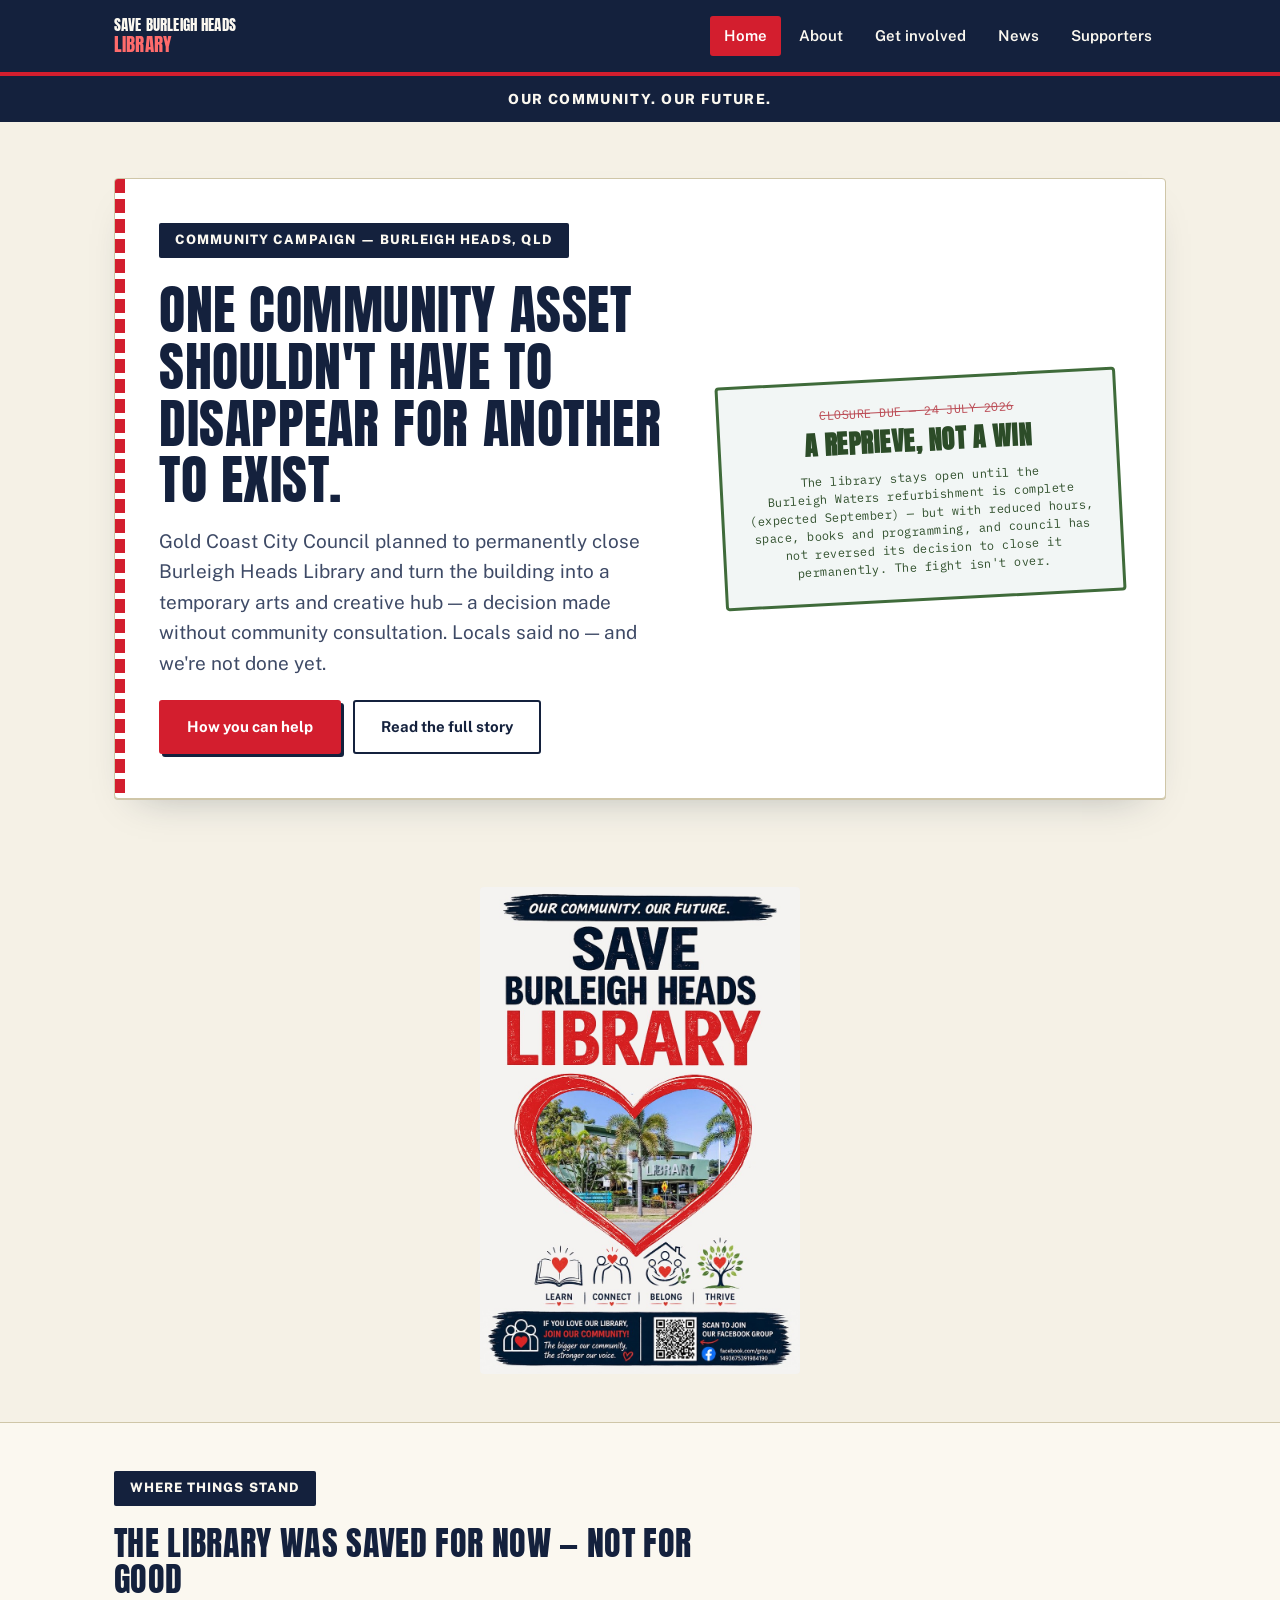
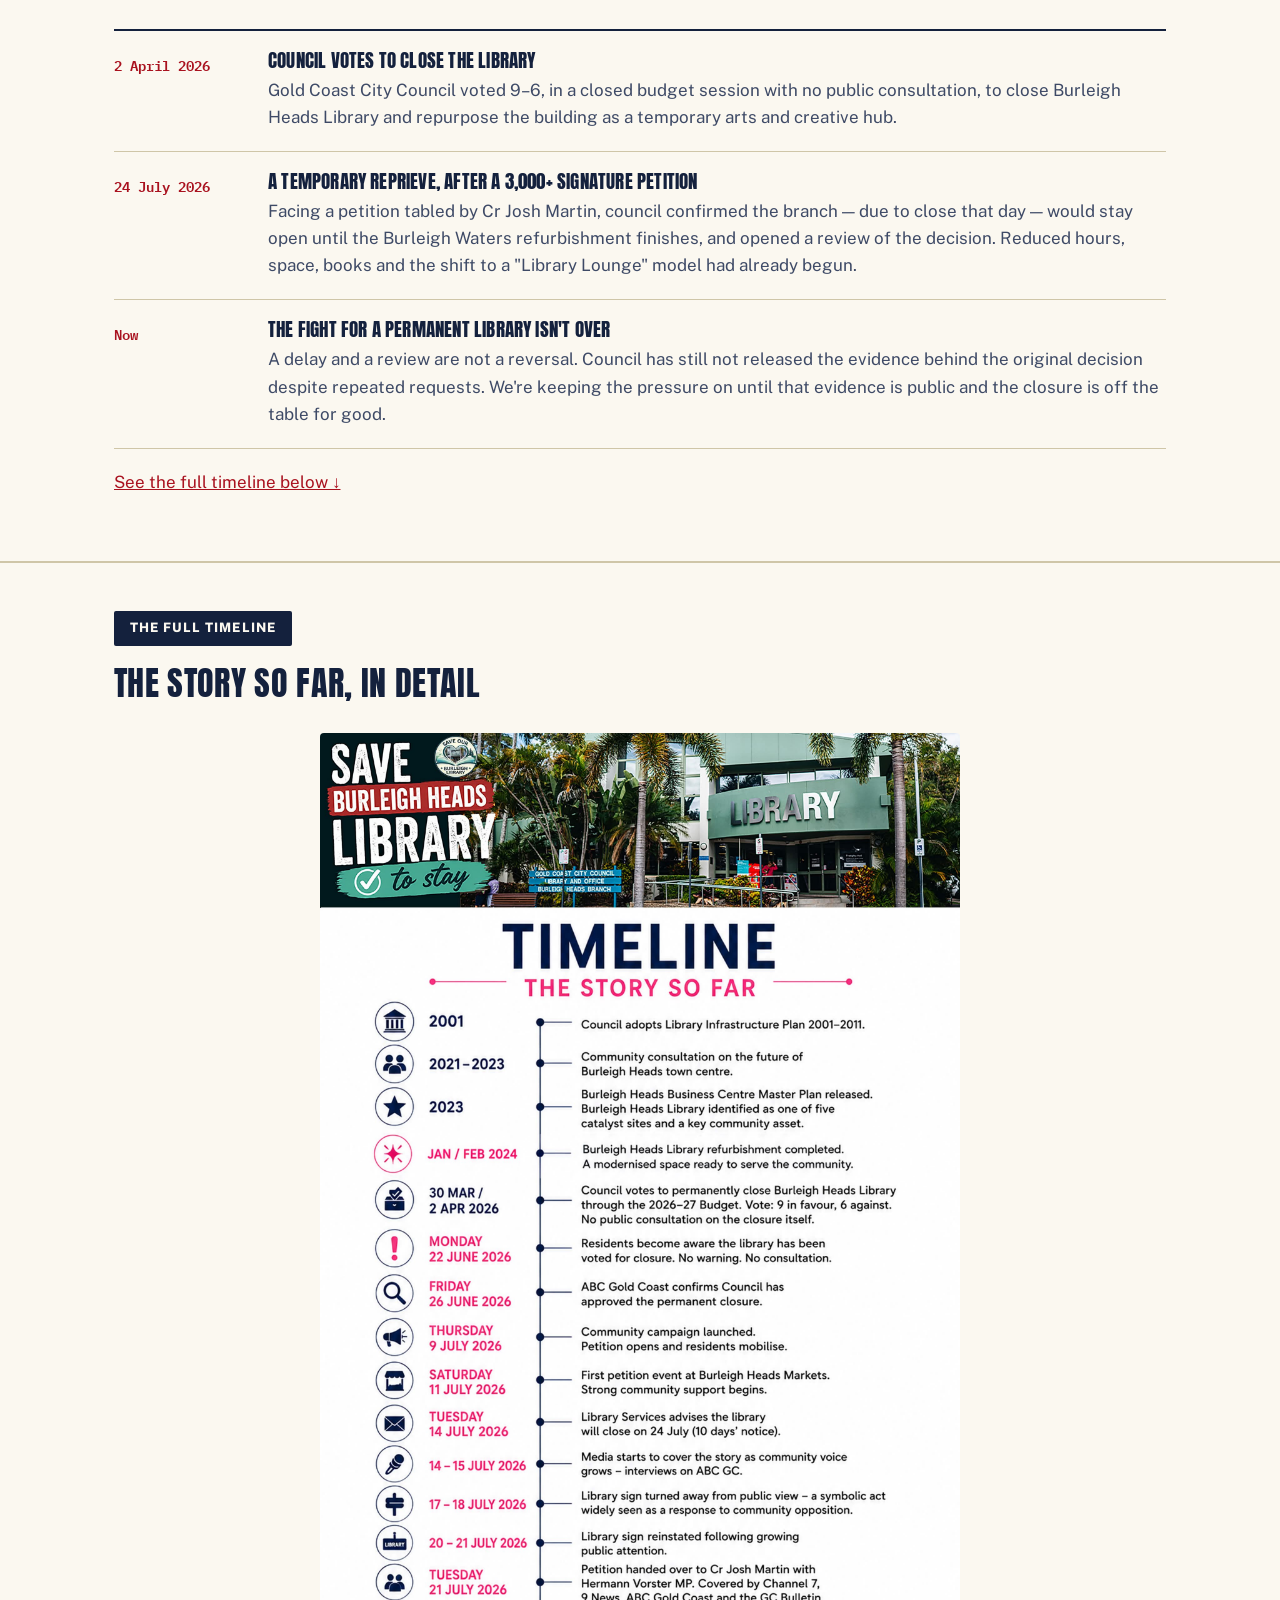
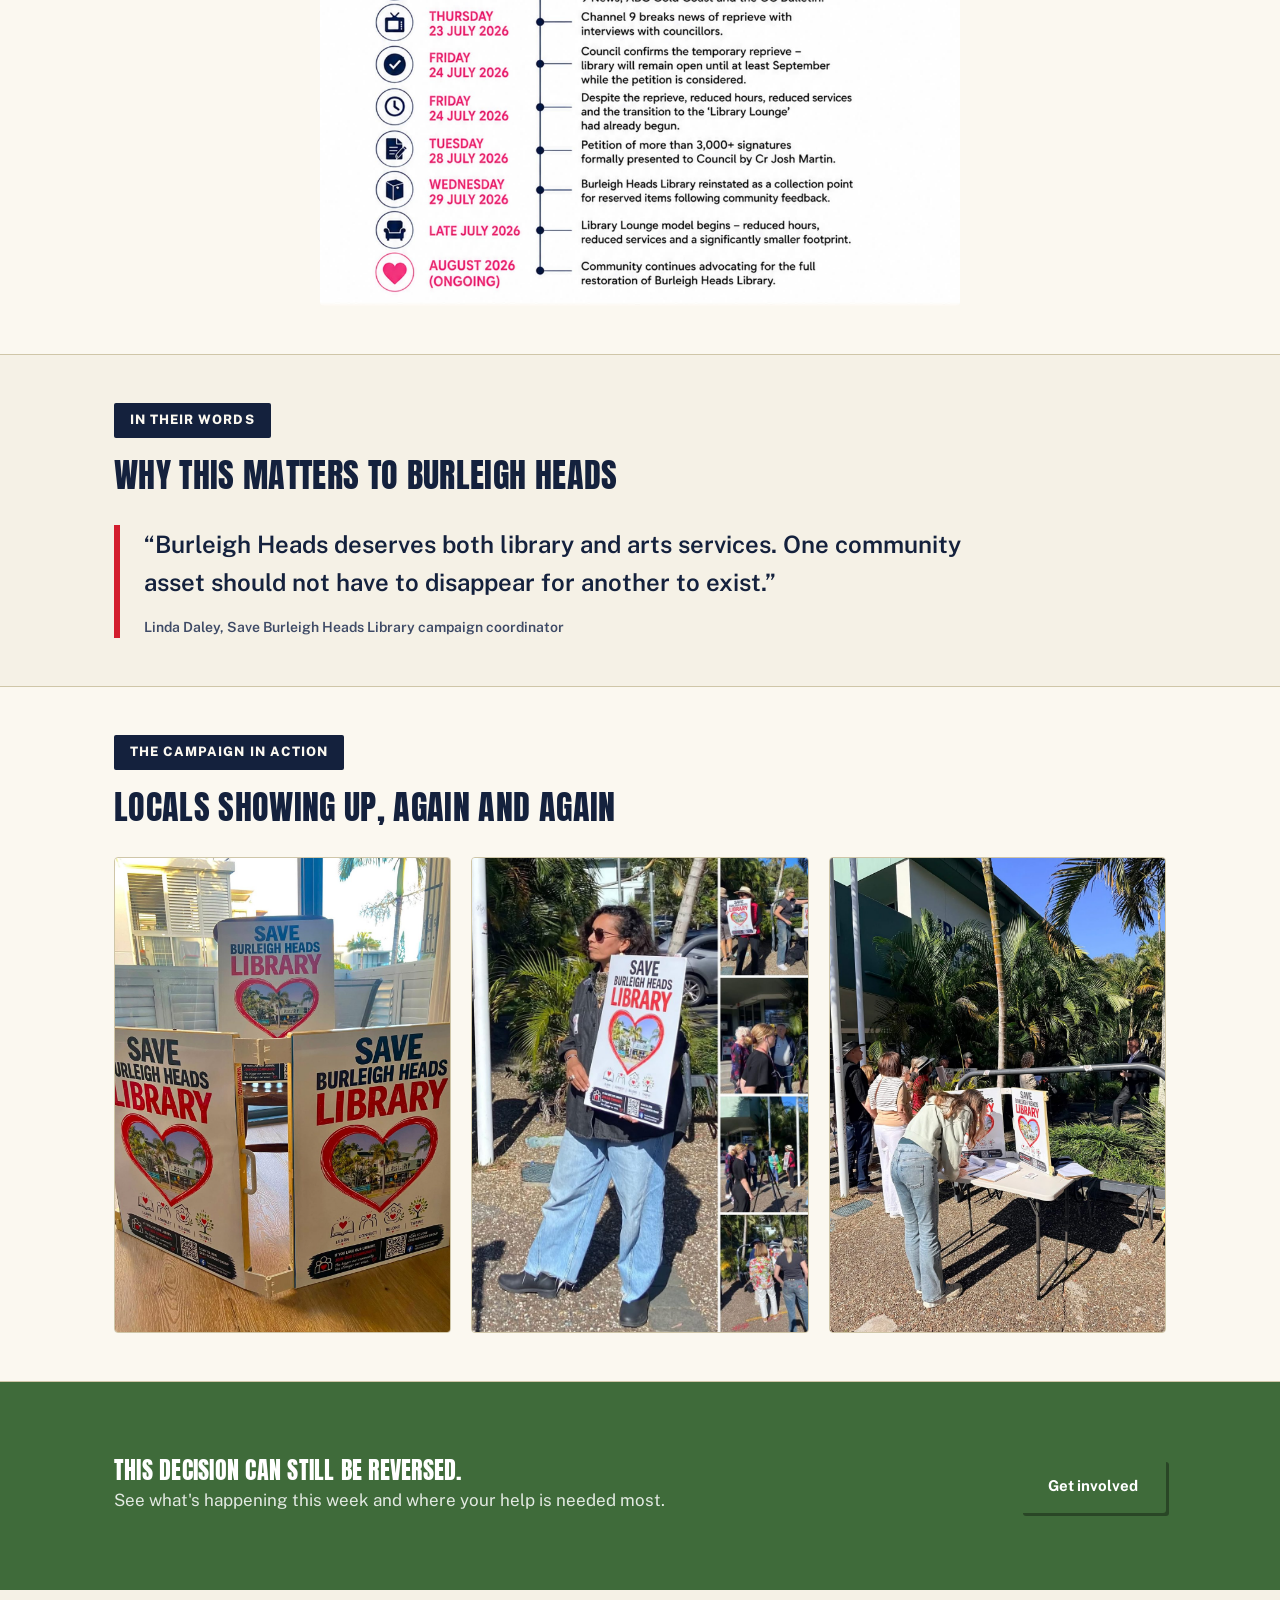
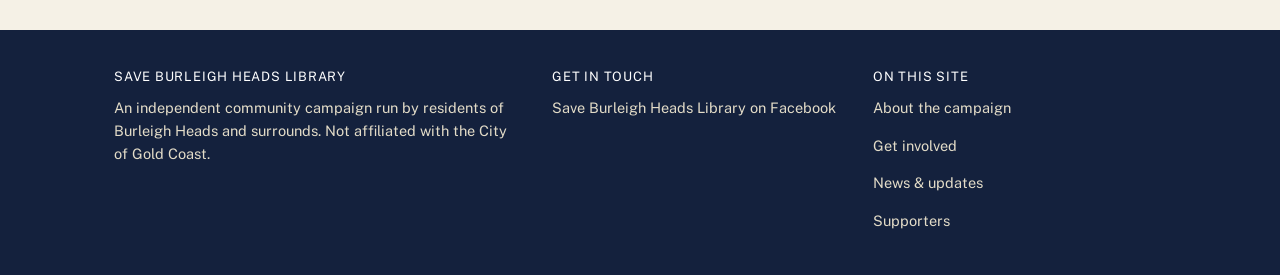
==== commit aa2f18b2: "Add files via upload" ====
--- a/index.html
+++ b/index.html
@@ -21,6 +21,7 @@
         <li><a href="about.html">About</a></li>
         <li><a href="get-involved.html">Get involved</a></li>
         <li><a href="news.html">News</a></li>
+        <li><a href="supporters.html">Supporters</a></li>
       </ul>
     </nav>
   </div>
@@ -101,7 +102,7 @@
         <h2>The story so far, in detail</h2>
       </div>
       <figure class="photo" style="max-width: 640px; margin: 0 auto; border: none;">
-        <img src="images/timeline.jpg" alt="Save Burleigh Heads Library timeline, from the 2001 Library Infrastructure Plan through to the 2026 closure decision and community campaign" loading="lazy">
+        <img src="images/timeline.jpg" alt="Save Burleigh Heads Library timeline, from the 2001 Library Infrastructure Plan through the 2023 Master Plan, the January/February 2024 refurbishment, the 2026 closure decision, the community campaign and petition, the July 2026 temporary reprieve, and the ongoing advocacy for full restoration" loading="lazy">
       </figure>
     </div>
   </section>
@@ -169,6 +170,7 @@
       <p><a href="about.html">About the campaign</a></p>
       <p><a href="get-involved.html">Get involved</a></p>
       <p><a href="news.html">News &amp; updates</a></p>
+      <p><a href="supporters.html">Supporters</a></p>
     </div>
   </div>
 </footer>
--- a/style.css
+++ b/style.css
@@ -399,6 +399,42 @@
   display: block;
 }
 
+/* ---------------- Supporters grid ---------------- */
+
+.supporter-grid{
+  display: grid;
+  grid-template-columns: repeat(auto-fit, minmax(200px, 1fr));
+  gap: 20px;
+}
+
+.supporter-card{
+  background: var(--card);
+  border: 1px solid var(--sand-line);
+  border-radius: 4px;
+  padding: 26px 20px;
+  text-align: center;
+}
+
+.supporter-card a{
+  text-decoration: none;
+  color: inherit;
+  display: block;
+}
+
+.supporter-card a:hover h3{ text-decoration: underline; }
+
+.supporter-card img{
+  width: 120px;
+  height: 120px;
+  object-fit: contain;
+  border-radius: 50%;
+  margin: 0 auto 14px;
+  display: block;
+}
+
+.supporter-card h3{ font-size: 17px; margin-bottom: 4px; }
+.supporter-card p{ color: var(--ink-soft); font-size: 14px; margin-bottom: 0; }
+
 /* ---------------- Photo placeholders ---------------- */
 
 .photo-slot{
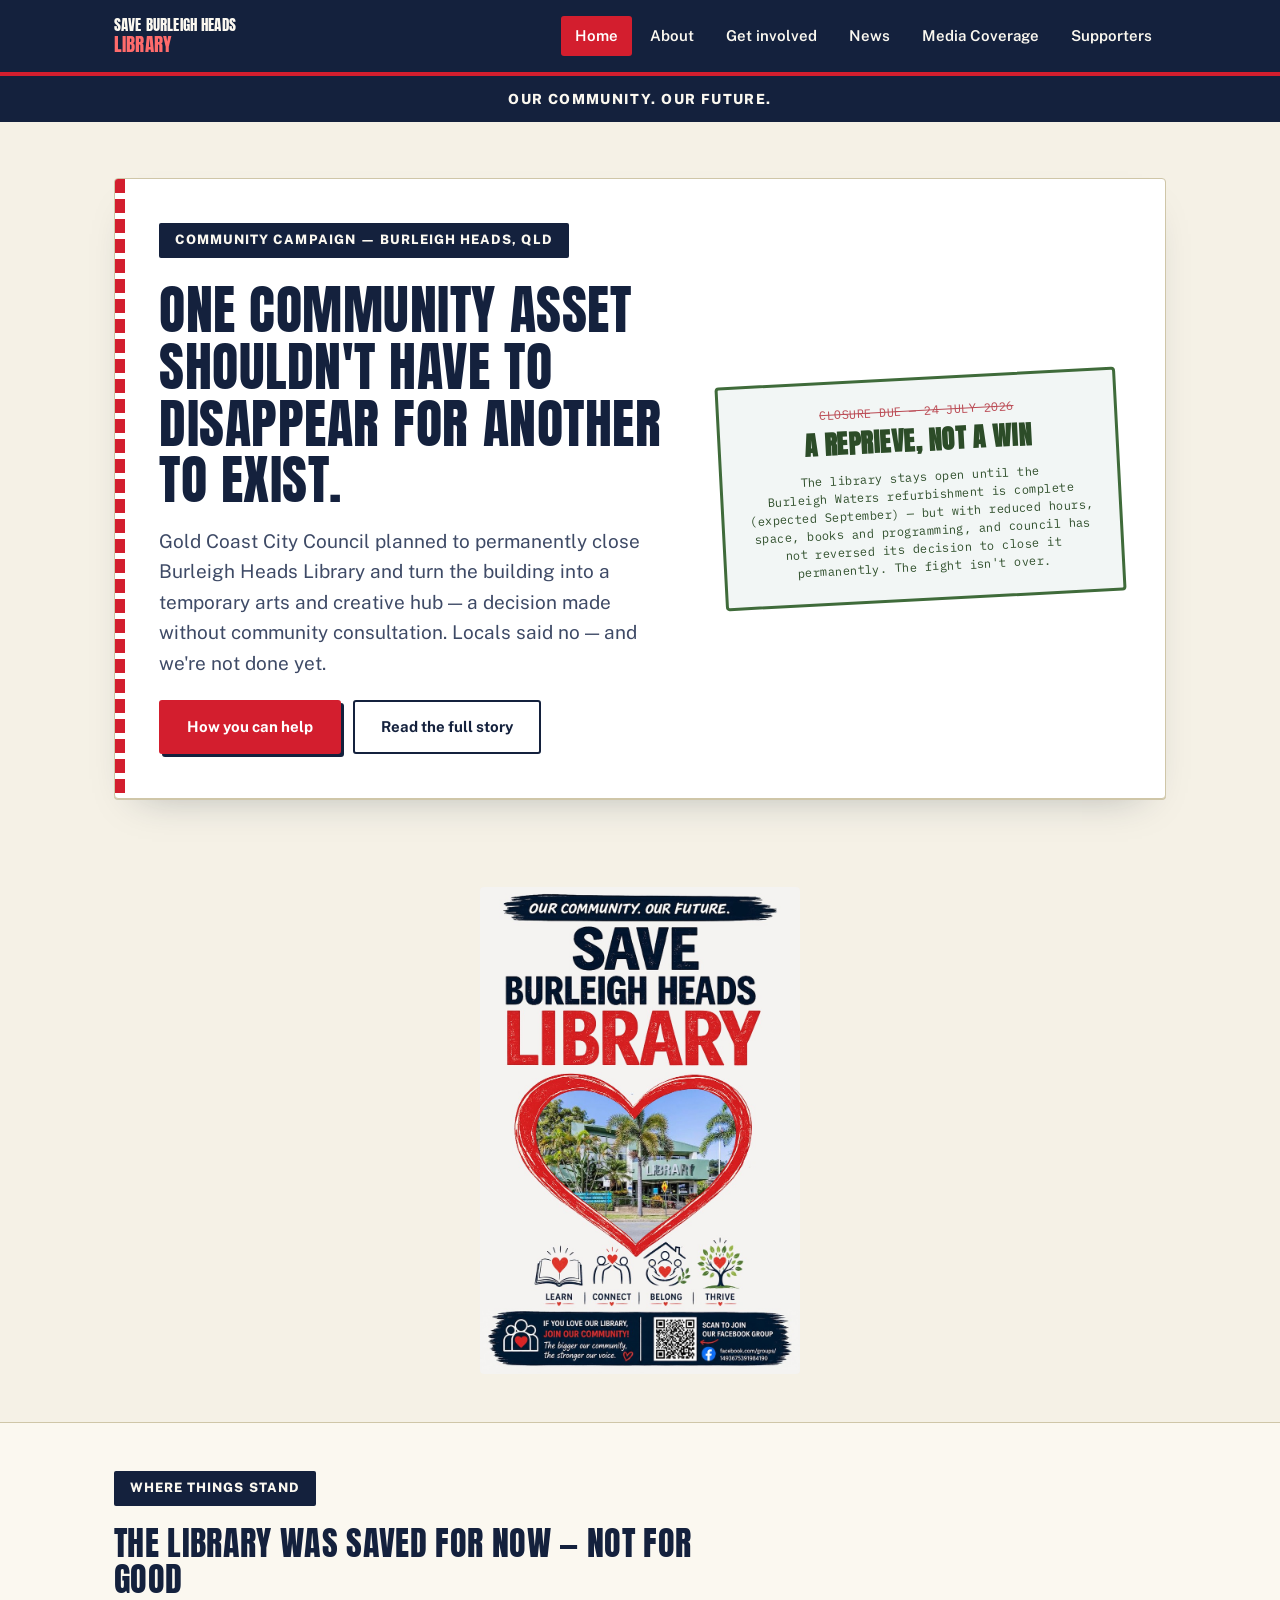
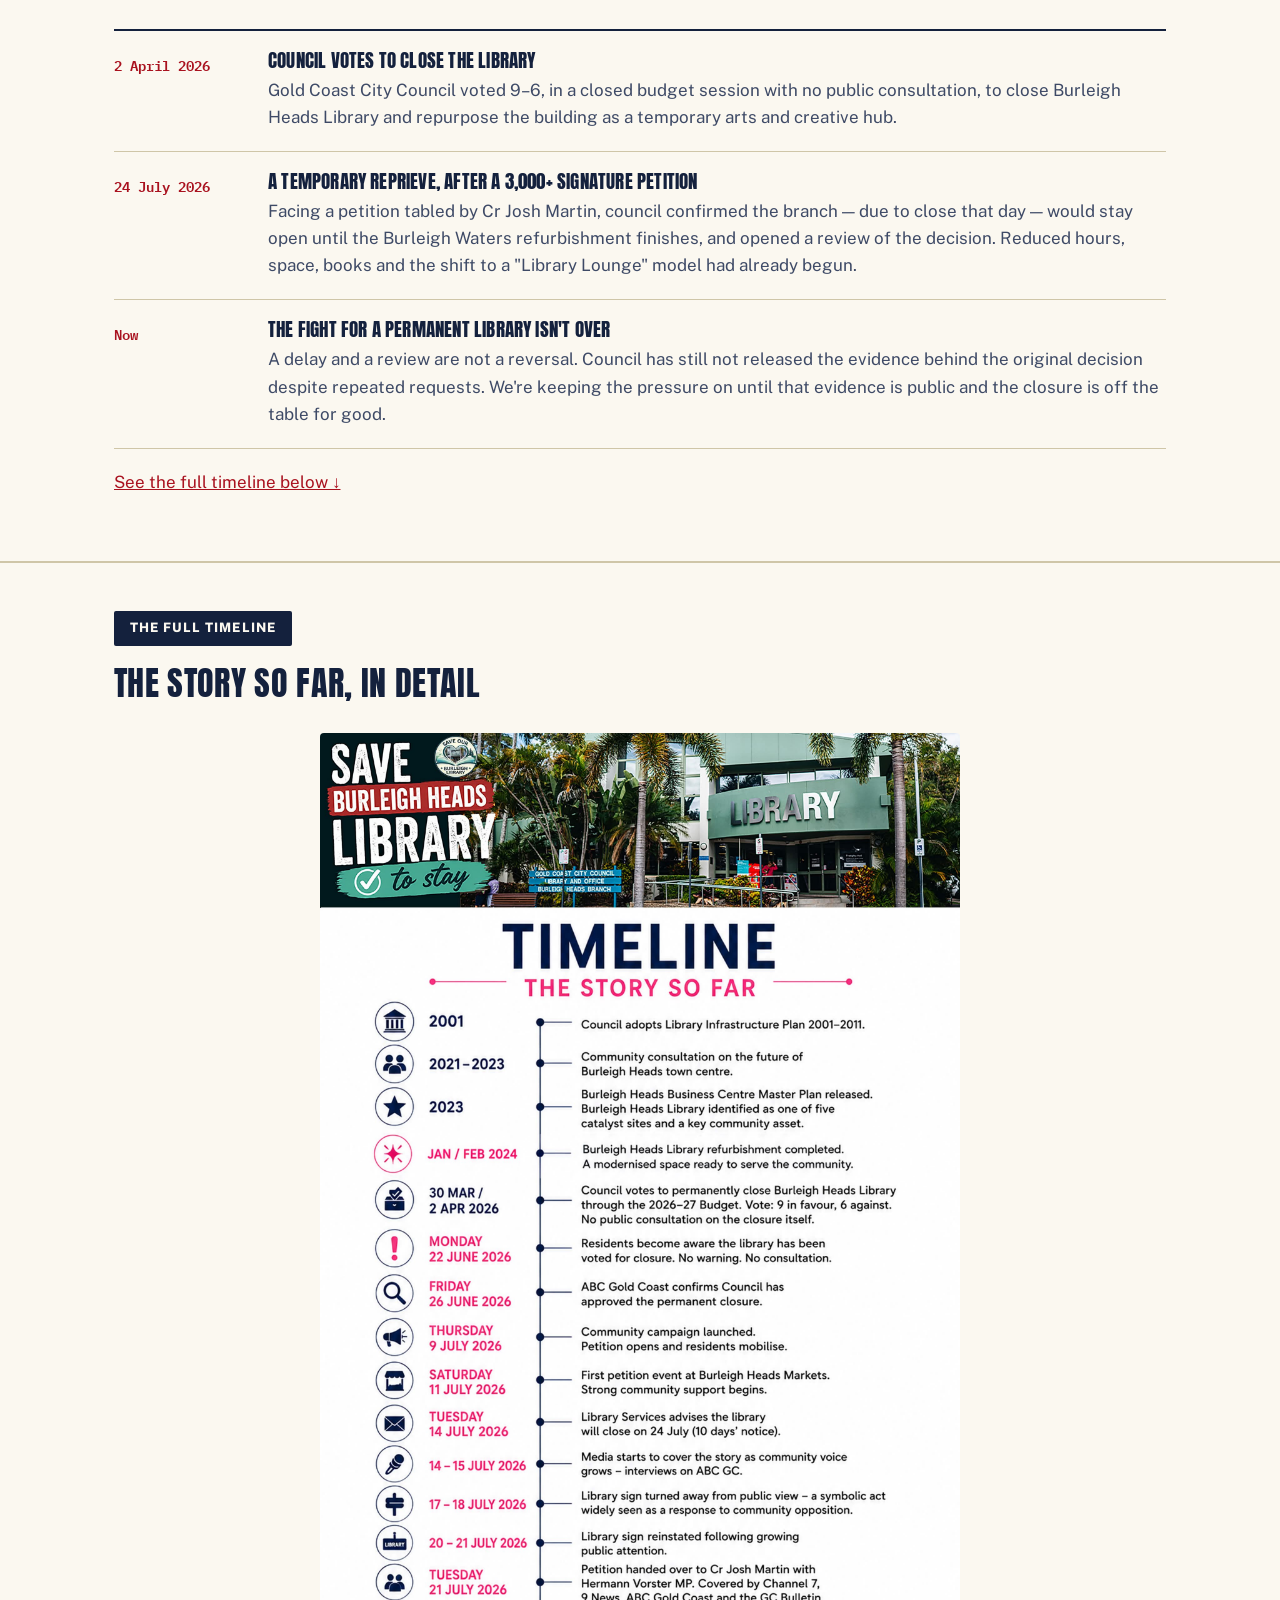
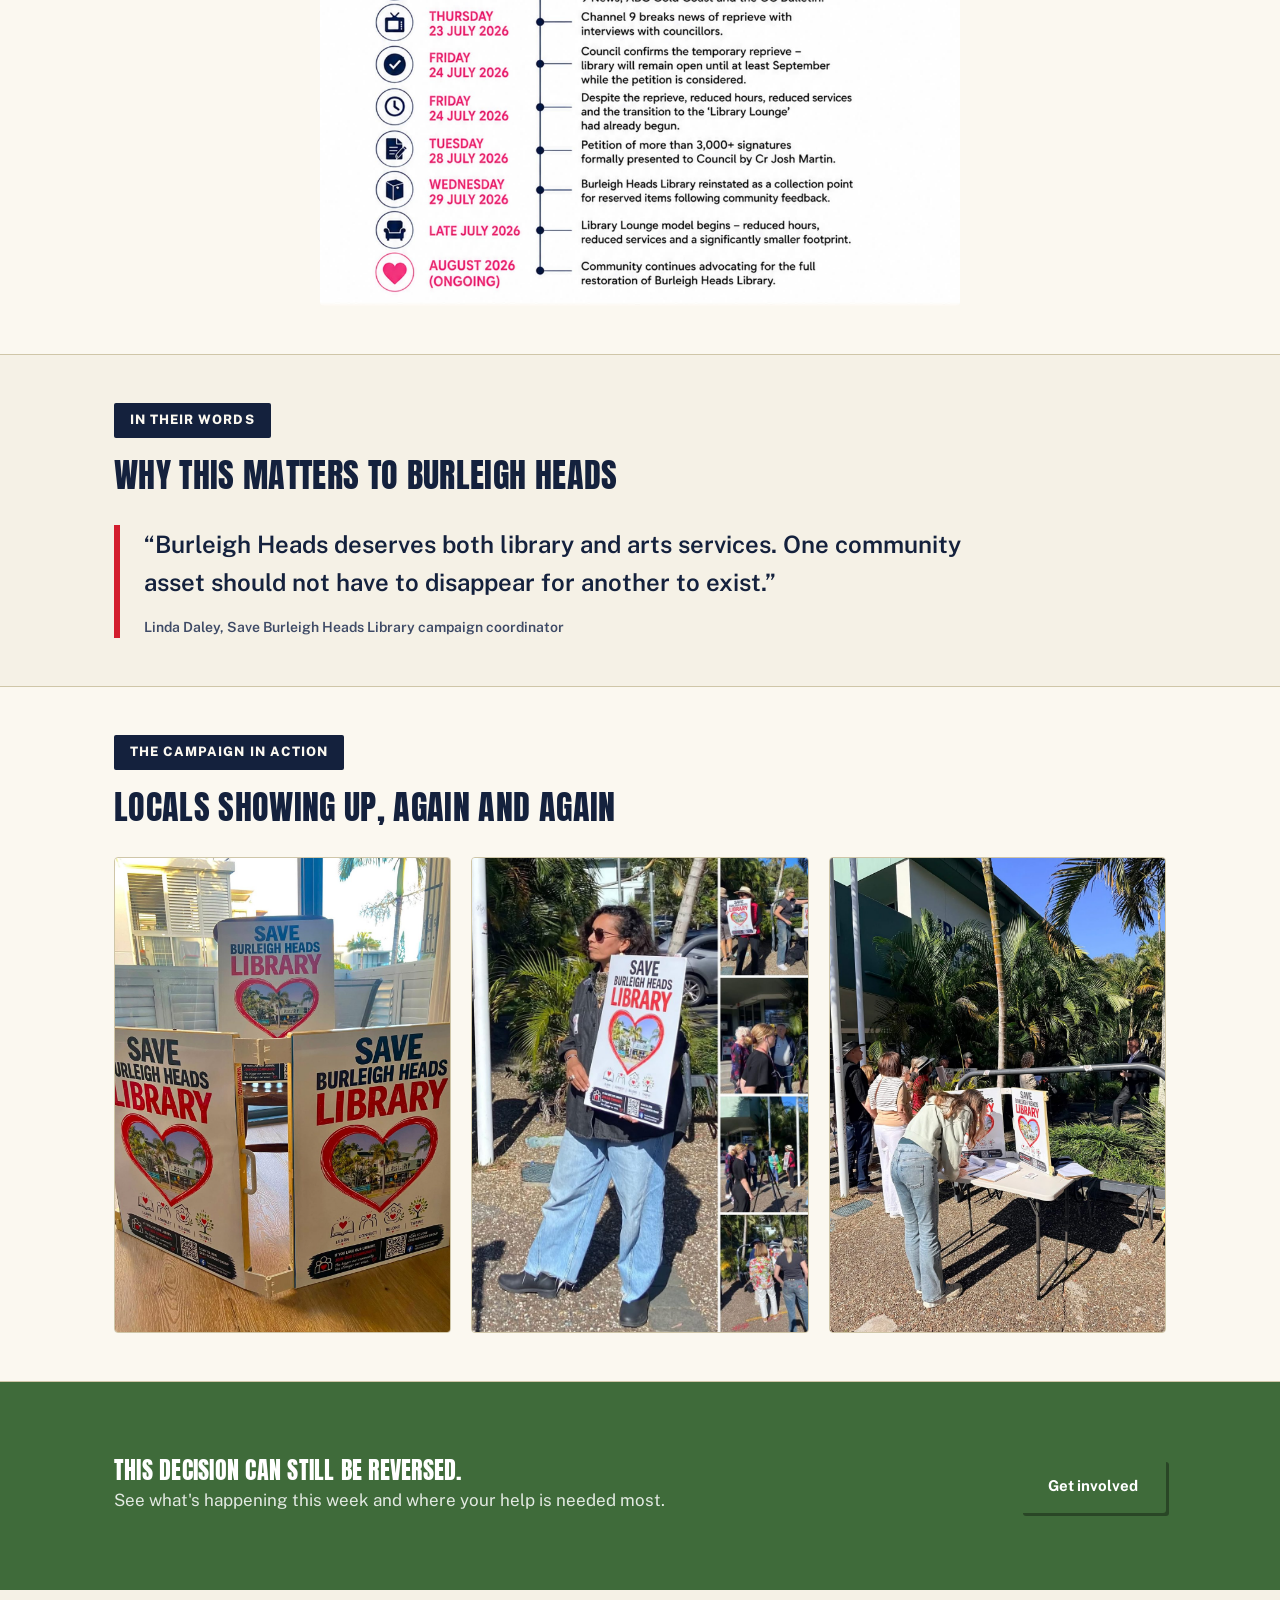
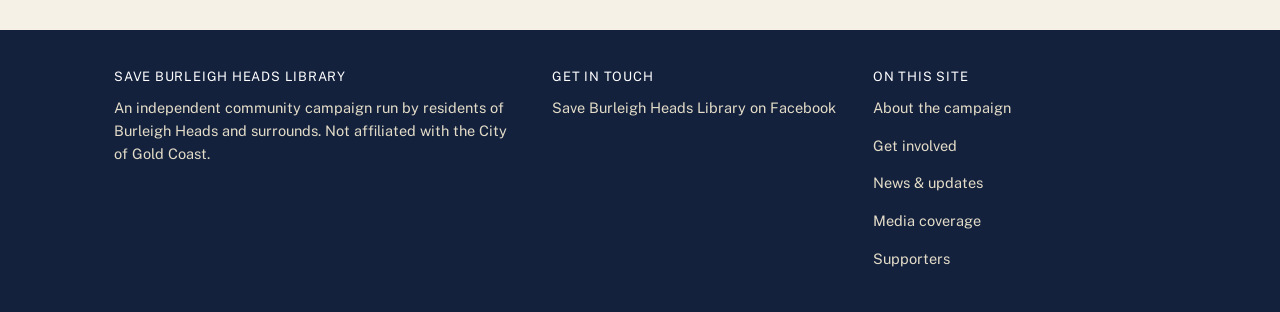
==== commit 8b004bce: "Add files via upload" ====
--- a/index.html
+++ b/index.html
@@ -21,6 +21,7 @@
         <li><a href="about.html">About</a></li>
         <li><a href="get-involved.html">Get involved</a></li>
         <li><a href="news.html">News</a></li>
+        <li><a href="media-coverage.html">Media Coverage</a></li>
         <li><a href="supporters.html">Supporters</a></li>
       </ul>
     </nav>
@@ -170,6 +171,7 @@
       <p><a href="about.html">About the campaign</a></p>
       <p><a href="get-involved.html">Get involved</a></p>
       <p><a href="news.html">News &amp; updates</a></p>
+      <p><a href="media-coverage.html">Media coverage</a></p>
       <p><a href="supporters.html">Supporters</a></p>
     </div>
   </div>
--- a/style.css
+++ b/style.css
@@ -515,6 +515,49 @@
 .news-item a{ font-weight: 600; text-decoration: none; }
 .news-item a:hover{ text-decoration: underline; }
 
+.news-item .source-tag{
+  display: inline-block;
+  font-family: var(--mono);
+  font-size: 11.5px;
+  font-weight: 600;
+  letter-spacing: 0.03em;
+  color: var(--teal-dark);
+  background: var(--sand);
+  border: 1px solid var(--sand-line);
+  border-radius: 3px;
+  padding: 2px 8px;
+  margin-bottom: 6px;
+}
+
+.video-embed{
+  position: relative;
+  padding-bottom: 56.25%;
+  height: 0;
+  overflow: hidden;
+  max-width: 480px;
+  margin-top: 12px;
+  border: 1px solid var(--sand-line);
+  border-radius: 4px;
+  background: #000;
+}
+.video-embed iframe{
+  position: absolute;
+  top: 0;
+  left: 0;
+  width: 100%;
+  height: 100%;
+  border: none;
+}
+
+.clipping-thumb{
+  max-width: 260px;
+  width: 100%;
+  border: 1px solid var(--sand-line);
+  border-radius: 4px;
+  margin-top: 12px;
+  display: block;
+}
+
 /* ---------------- Footer ---------------- */
 
 footer{
